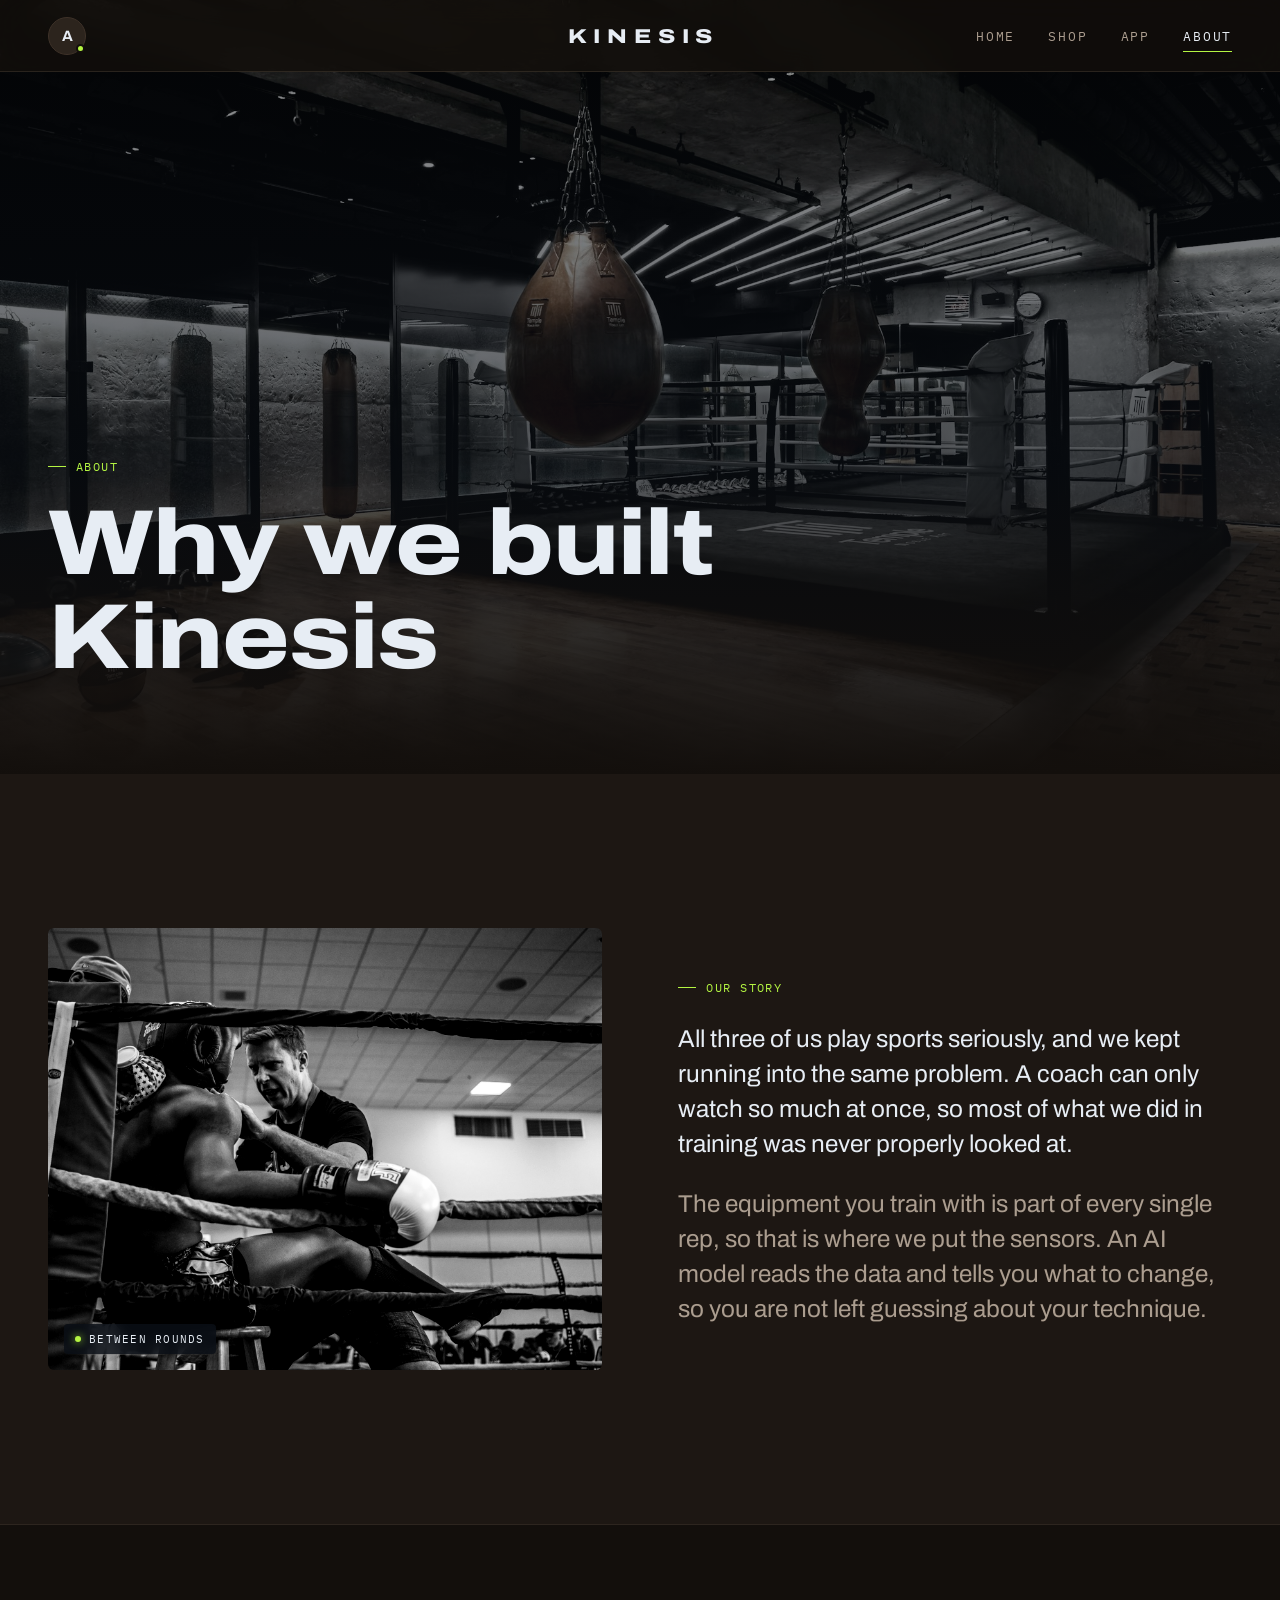
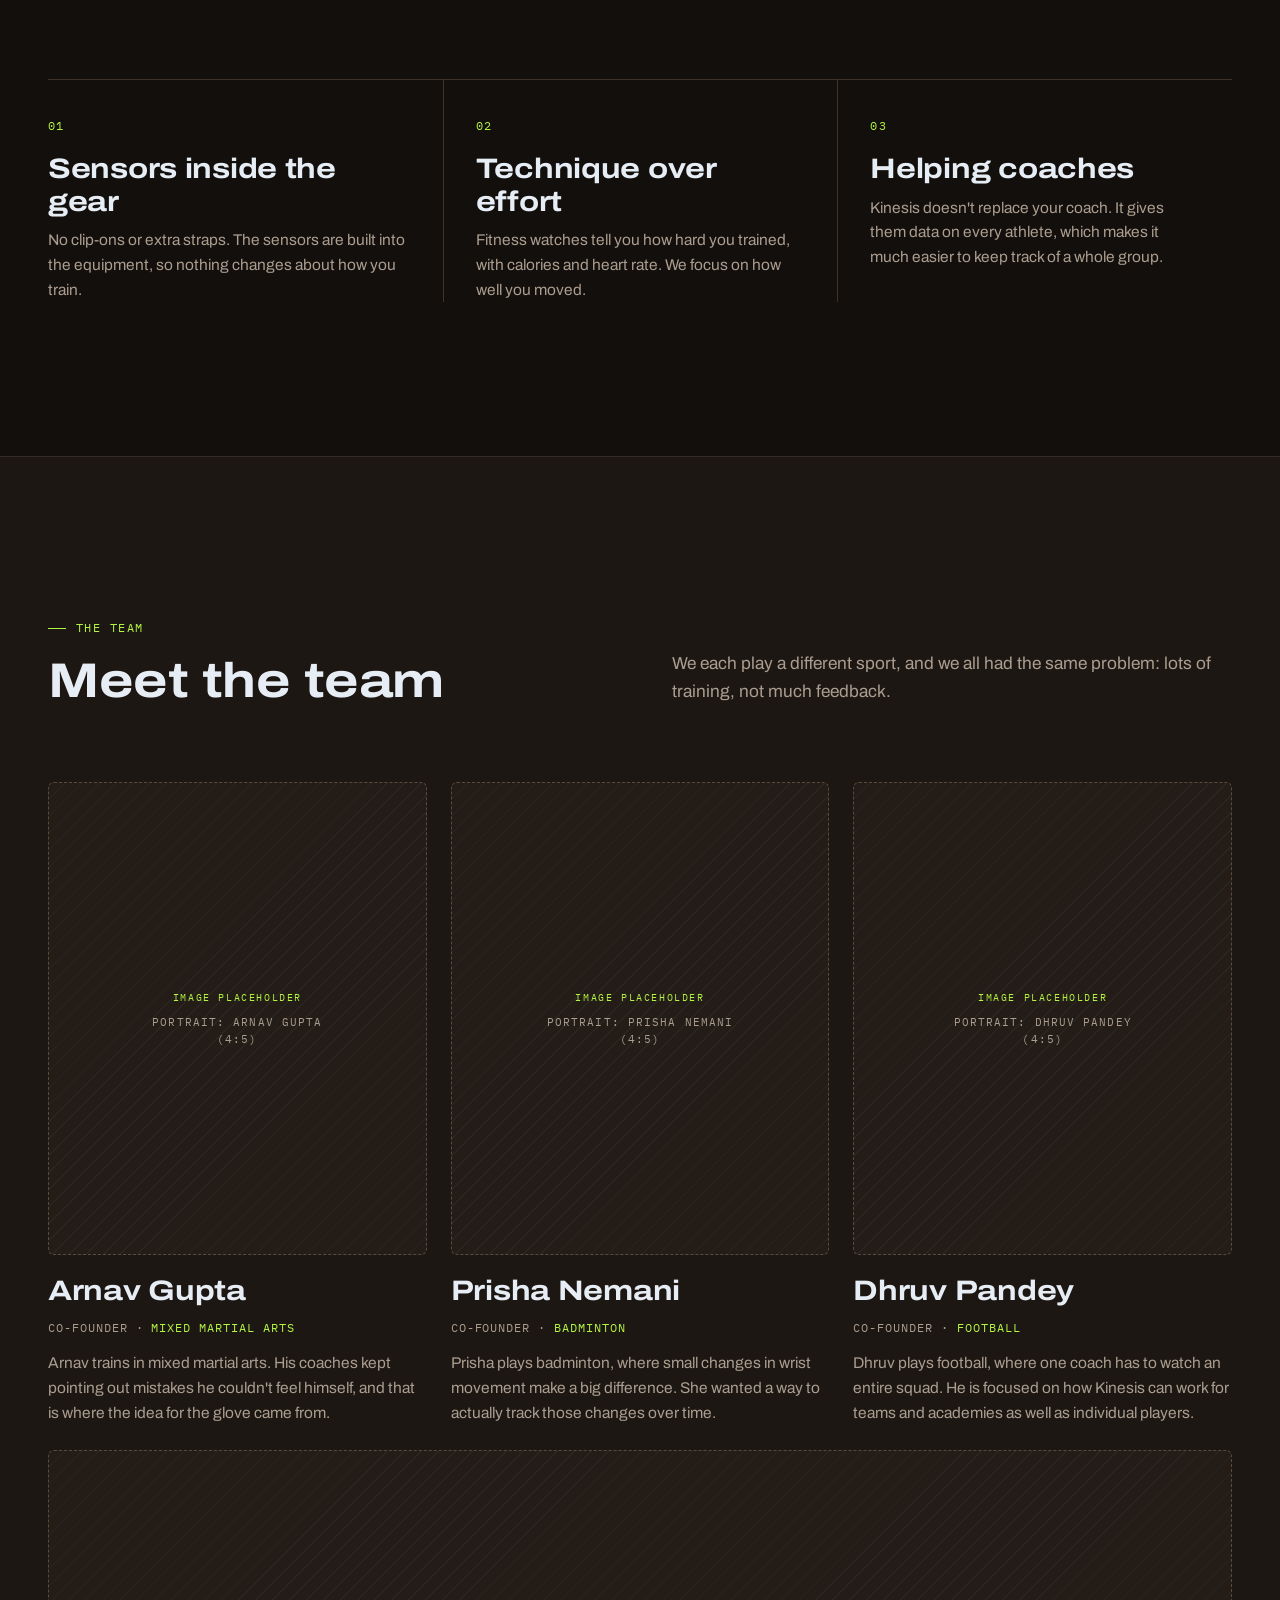
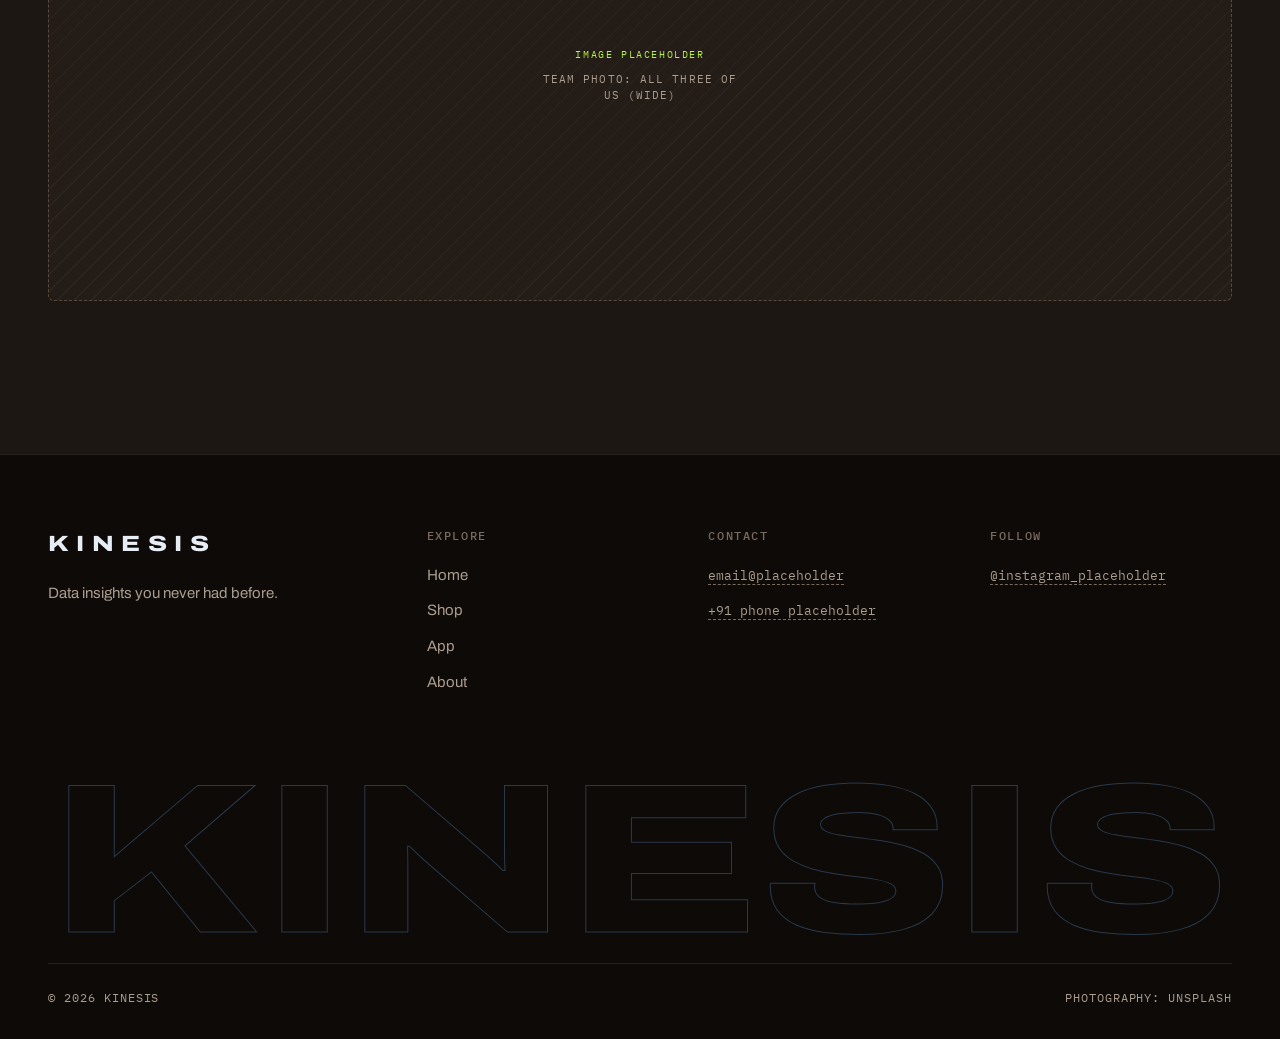
==== about.html @ ad4d2de6 "Initial commit: KINESIS website" ====
<!DOCTYPE html>
<html lang="en">
<head>
  <meta charset="utf-8">
  <meta name="viewport" content="width=device-width, initial-scale=1">
  <title>About | Kinesis</title>
  <meta name="description" content="Why we started Kinesis and who we are.">
  <meta name="theme-color" content="#0b1017">
  <link rel="icon" href="assets/img/favicon.svg" type="image/svg+xml">
  <link rel="icon" href="assets/img/favicon-32.png" type="image/png" sizes="32x32">
  <link rel="apple-touch-icon" href="assets/img/apple-touch-icon.png">
  <link rel="preconnect" href="https://fonts.googleapis.com">
  <link rel="preconnect" href="https://fonts.gstatic.com" crossorigin>
  <link href="https://fonts.googleapis.com/css2?family=Archivo:wdth,wght@62..125,100..900&family=IBM+Plex+Mono:wght@400;500&display=swap" rel="stylesheet">
  <link rel="stylesheet" href="assets/css/style.css">
</head>
<body data-page="about">
  <header id="site-header"></header>

  <main>
    <section class="about-hero">
      <img src="assets/img/about-gym.jpg" alt="An empty boxing gym with a ring and heavy bags">
      <div class="wrap">
        <span class="eyebrow reveal">About</span>
        <h1 class="h-xl reveal" data-delay="1">Why we built Kinesis</h1>
      </div>
    </section>

    <section class="section tone-b">
      <div class="wrap story">
        <figure class="story-media reveal" style="margin:0">
          <img src="assets/img/about-corner.jpg" alt="A coach talking to a fighter in the corner of a ring" loading="lazy">
          <figcaption class="badge">Between rounds</figcaption>
        </figure>
        <div>
          <span class="eyebrow reveal">Our story</span>
          <p class="big reveal" data-delay="1">All three of us play sports seriously, and we kept running into the same problem. A coach can only watch so much at once, so most of what we did in training was never properly looked at.</p>
          <p class="big reveal" data-delay="2">The equipment you train with is part of every single rep, so that is where we put the sensors. An AI model reads the data and tells you what to change, so you are not left guessing about your technique.</p>
        </div>
      </div>
    </section>

    <section class="section tone-a">
      <div class="wrap">
        <div class="principles reveal">
          <div>
            <span class="num">01</span>
            <h3 class="h-md">Sensors inside the gear</h3>
            <p>No clip-ons or extra straps. The sensors are built into the equipment, so nothing changes about how you train.</p>
          </div>
          <div>
            <span class="num">02</span>
            <h3 class="h-md">Technique over effort</h3>
            <p>Fitness watches tell you how hard you trained, with calories and heart rate. We focus on how well you moved.</p>
          </div>
          <div>
            <span class="num">03</span>
            <h3 class="h-md">Helping coaches</h3>
            <p>Kinesis doesn't replace your coach. It gives them data on every athlete, which makes it much easier to keep track of a whole group.</p>
          </div>
        </div>
      </div>
    </section>

    <section class="section tone-b">
      <div class="wrap">
        <div class="section-head">
          <div class="reveal">
            <span class="eyebrow">The team</span>
            <h2 class="h-lg">Meet the team</h2>
          </div>
          <p class="lede reveal" data-delay="1">We each play a different sport, and we all had the same problem: lots of training, not much feedback.</p>
        </div>

        <div class="team">
          <article class="member reveal">
            <div class="ph"><span>Portrait: Arnav Gupta (4:5)</span></div>
            <div class="member-info">
              <h3 class="h-md">Arnav Gupta</h3>
              <span class="mono">Co-founder · <span class="sport">Mixed martial arts</span></span>
              <p>Arnav trains in mixed martial arts. His coaches kept pointing out mistakes he couldn't feel himself, and that is where the idea for the glove came from.</p>
            </div>
          </article>
          <article class="member reveal" data-delay="1">
            <div class="ph"><span>Portrait: Prisha Nemani (4:5)</span></div>
            <div class="member-info">
              <h3 class="h-md">Prisha Nemani</h3>
              <span class="mono">Co-founder · <span class="sport">Badminton</span></span>
              <p>Prisha plays badminton, where small changes in wrist movement make a big difference. She wanted a way to actually track those changes over time.</p>
            </div>
          </article>
          <article class="member reveal" data-delay="2">
            <div class="ph"><span>Portrait: Dhruv Pandey (4:5)</span></div>
            <div class="member-info">
              <h3 class="h-md">Dhruv Pandey</h3>
              <span class="mono">Co-founder · <span class="sport">Football</span></span>
              <p>Dhruv plays football, where one coach has to watch an entire squad. He is focused on how Kinesis can work for teams and academies as well as individual players.</p>
            </div>
          </article>
        </div>
        <div class="ph team-wide reveal"><span>Team photo: all three of us (wide)</span></div>
      </div>
    </section>
  </main>

  <footer id="site-footer"></footer>

  <script src="assets/js/site.js"></script>
</body>
</html>
---- assets/css/style.css ----
/* ==========================================================================
   KINESIS — shared styles
   ========================================================================== */

:root {
  --bg: #0b1017;
  --bg-2: #0e141c;
  --surface: #131b25;
  --surface-2: #19232f;
  --line: #243142;
  --line-soft: rgba(150, 172, 198, 0.12);
  --text: #e7edf4;
  --muted: #8d9bad;
  --dim: #5d6c7e;
  --accent: #b4f542;
  --accent-dim: rgba(180, 245, 66, 0.14);
  --accent-ink: #0b1017;
  --bg-alt: #111b27;
  --foot: #080c12;
  --header-bg: rgba(11, 16, 23, .8);
  --ph-line: #34465c;

  --f-display: 'Archivo', system-ui, sans-serif;
  --f-body: 'Archivo', system-ui, sans-serif;
  --f-mono: 'IBM Plex Mono', ui-monospace, monospace;

  --wrap: 1280px;
  --gutter: clamp(16px, 4vw, 48px);
  --header-h: 72px;
  --radius: 6px;
  --ease: cubic-bezier(.2, .7, .1, 1);
}

/* ---------- per-page tints: each page has its own dark hue ---------- */
body[data-page="shop"] {
  --bg: #091413; --bg-alt: #0f1f1c; --bg-2: #0c1a18; --surface: #122421; --surface-2: #182e2a;
  --line: #22413c; --line-soft: rgba(140, 205, 190, .12); --muted: #8eaea7; --dim: #5c7a74;
  --foot: #060f0e; --header-bg: rgba(9, 20, 19, .82); --ph-line: #2f5751;
}
body[data-page="app"] {
  --bg: #0c0d1a; --bg-alt: #13152f; --bg-2: #10122a; --surface: #171a36; --surface-2: #1e2243;
  --line: #2a2f58; --line-soft: rgba(165, 170, 235, .13); --muted: #9a9fc6; --dim: #646a98;
  --foot: #08091a; --header-bg: rgba(12, 13, 26, .82); --ph-line: #3a4178;
}
body[data-page="about"] {
  --bg: #130f0c; --bg-alt: #1d1713; --bg-2: #191410; --surface: #241d17; --surface-2: #2c241d;
  --line: #3e3229; --line-soft: rgba(225, 195, 165, .12); --muted: #ab9d8f; --dim: #7a6b5e;
  --foot: #0d0a08; --header-bg: rgba(19, 15, 12, .82); --ph-line: #5a4a3c;
}
/* zebra: alternate two close shades section by section */
.tone-a { background: var(--bg); }
.tone-b { background: var(--bg-alt); }
.tone-b + .tone-a, .tone-a + .tone-b { border-top: 1px solid var(--line-soft); }

*, *::before, *::after { box-sizing: border-box; }
html { -webkit-text-size-adjust: 100%; scroll-behavior: smooth; }
body {
  margin: 0;
  background: var(--bg);
  color: var(--text);
  font-family: var(--f-body);
  font-size: 16px;
  line-height: 1.6;
  font-variation-settings: 'wdth' 100;
  -webkit-font-smoothing: antialiased;
  overflow-x: hidden;
}
img { display: block; max-width: 100%; }
a { color: inherit; text-decoration: none; }
button { font: inherit; color: inherit; background: none; border: 0; padding: 0; cursor: pointer; }
::selection { background: var(--accent); color: var(--accent-ink); }

.wrap { width: 100%; max-width: var(--wrap); margin: 0 auto; padding: 0 var(--gutter); }

/* ---------- type helpers ---------- */
.mono {
  font-family: var(--f-mono);
  font-size: 12px;
  letter-spacing: .08em;
  text-transform: uppercase;
  color: var(--muted);
}
.eyebrow {
  font-family: var(--f-mono);
  font-size: 12px;
  letter-spacing: .12em;
  text-transform: uppercase;
  color: var(--accent);
  display: inline-flex;
  align-items: center;
  gap: 10px;
}
.eyebrow::before {
  content: '';
  width: 18px; height: 1px;
  background: currentColor;
}
.h-xl, .h-lg, .h-md {
  font-family: var(--f-display);
  font-variation-settings: 'wdth' 118;
  font-weight: 700;
  letter-spacing: -0.01em;
  line-height: 1.02;
  margin: 0;
}
.h-xl { font-size: clamp(44px, 7.2vw, 112px); font-weight: 800; }
.h-lg { font-size: clamp(32px, 3.8vw, 56px); }
.h-md { font-size: clamp(22px, 2.2vw, 30px); line-height: 1.15; }
.lede { font-size: clamp(17px, 1.35vw, 20px); color: var(--muted); max-width: 56ch; margin: 0; }
.muted { color: var(--muted); }

/* ---------- buttons ---------- */
.btn {
  display: inline-flex;
  align-items: center;
  gap: 12px;
  height: 52px;
  padding: 0 26px;
  border-radius: var(--radius);
  font-family: var(--f-mono);
  font-size: 13px;
  font-weight: 500;
  letter-spacing: .1em;
  text-transform: uppercase;
  transition: background .25s var(--ease), color .25s var(--ease), border-color .25s var(--ease), transform .25s var(--ease);
  white-space: nowrap;
}
.btn--primary { background: var(--accent); color: var(--accent-ink); }
.btn--primary:hover { background: #d8ff5e; }
.btn--ghost { border: 1px solid var(--line); color: var(--text); }
.btn--ghost:hover { border-color: var(--muted); }
.btn .arrow { transition: transform .25s var(--ease); }
.btn:hover .arrow { transform: translateX(4px); }

/* ---------- image placeholders ---------- */
.ph {
  position: relative;
  display: flex;
  flex-direction: column;
  align-items: center;
  justify-content: center;
  gap: 8px;
  padding: 16px;
  text-align: center;
  background:
    repeating-linear-gradient(135deg, transparent 0 11px, rgba(150,172,198,.06) 11px 12px),
    var(--surface);
  border: 1px dashed var(--ph-line);
  color: var(--muted);
  font-family: var(--f-mono);
  font-size: 11px;
  letter-spacing: .1em;
  text-transform: uppercase;
}
.ph::before {
  content: 'Image placeholder';
  color: var(--accent);
  font-size: 10px;
  letter-spacing: .16em;
}
.ph span { max-width: 28ch; line-height: 1.5; }

/* ---------- header ---------- */
.site-header {
  position: fixed;
  inset: 0 0 auto 0;
  z-index: 50;
  height: var(--header-h);
  transition: background .3s var(--ease), border-color .3s var(--ease), backdrop-filter .3s;
  border-bottom: 1px solid transparent;
}
.site-header.scrolled,
.site-header.solid {
  background: var(--header-bg);
  backdrop-filter: blur(14px);
  -webkit-backdrop-filter: blur(14px);
  border-bottom-color: var(--line-soft);
}
/* Home: solid bar at the top so it stands apart from the hero; blurred style once scrolled */
body[data-page="home"] .site-header:not(.scrolled) { background: #0b1017; }
.site-header .wrap {
  height: 100%;
  display: grid;
  grid-template-columns: 1fr auto 1fr;
  align-items: center;
  max-width: none;
}
.avatar {
  width: 38px; height: 38px;
  border-radius: 50%;
  display: grid;
  place-items: center;
  background: var(--surface-2);
  border: 1px solid var(--line);
  font-family: var(--f-display);
  font-weight: 700;
  font-size: 15px;
  color: var(--text);
  position: relative;
  user-select: none;
}
.avatar::after {
  content: '';
  position: absolute;
  right: 0; bottom: 1px;
  width: 9px; height: 9px;
  border-radius: 50%;
  background: var(--accent);
  border: 2px solid var(--bg);
}
.wordmark {
  font-family: var(--f-display);
  font-variation-settings: 'wdth' 125;
  font-weight: 800;
  font-size: 20px;
  letter-spacing: .34em;
  padding-left: .34em;   /* balances the trailing letter-spacing */
}
.nav {
  justify-self: end;
  display: flex;
  gap: clamp(18px, 2.6vw, 40px);
}
.nav a {
  font-family: var(--f-mono);
  font-size: 12.5px;
  letter-spacing: .14em;
  text-transform: uppercase;
  color: var(--muted);
  position: relative;
  padding: 6px 0;
  transition: color .2s;
}
.nav a:hover, .nav a[aria-current="page"] { color: var(--text); }
.nav a[aria-current="page"]::after {
  content: '';
  position: absolute;
  left: 0; right: 0; bottom: 0;
  height: 1px;
  background: var(--accent);
}

/* ---------- footer ---------- */
.site-footer {
  border-top: 1px solid var(--line-soft);
  padding: 72px 0 32px;
  margin-top: 0;
  background: var(--foot);
}
.footer-grid {
  display: grid;
  grid-template-columns: 1.4fr repeat(3, 1fr);
  gap: 40px;
}
.footer-brand .wordmark { font-size: 22px; padding-left: 0; }
.footer-brand p { color: var(--muted); max-width: 32ch; margin: 18px 0 0; font-size: 15px; }
.footer-col h4 {
  margin: 0 0 16px;
  font-family: var(--f-mono);
  font-size: 11.5px;
  font-weight: 500;
  letter-spacing: .14em;
  text-transform: uppercase;
  color: var(--dim);
}
.footer-col ul { list-style: none; margin: 0; padding: 0; display: grid; gap: 10px; }
.footer-col a { color: var(--muted); transition: color .2s; font-size: 15px; }
.footer-col a:hover { color: var(--text); }
.ph-text {
  border-bottom: 1px dashed var(--dim);
  font-family: var(--f-mono);
  font-size: 13px !important;
}
.footer-giant {
  display: block;
  width: 100%;
  height: auto;
  margin: 72px 0 24px;
  overflow: visible;
  user-select: none;
}
.footer-giant text {
  font-family: var(--f-display);
  font-variation-settings: 'wdth' 125;
  font-weight: 800;
  font-size: 180px;
  fill: transparent;
  stroke: #2a394b;
  stroke-width: 1;
  vector-effect: non-scaling-stroke;
}
.footer-base {
  display: flex;
  justify-content: space-between;
  gap: 16px;
  flex-wrap: wrap;
  padding-top: 24px;
  border-top: 1px solid var(--line-soft);
}

/* ---------- reveal on scroll ---------- */
.reveal { opacity: 0; transform: translateY(24px); transition: opacity .9s var(--ease), transform .9s var(--ease); }
.reveal.in { opacity: 1; transform: none; }
.reveal[data-delay="1"] { transition-delay: .1s; }
.reveal[data-delay="2"] { transition-delay: .2s; }
.reveal[data-delay="3"] { transition-delay: .3s; }

/* ==========================================================================
   HOME — 3D hero
   ========================================================================== */
.hero {
  position: relative;
  height: 100vh;
  height: 100svh;
  min-height: 680px;
  max-height: 1100px;
  overflow: hidden;
  background: #151920;
}
.hero-stage { position: absolute; inset: 0; }
.hero canvas {
  position: absolute;
  inset: 0;
  width: 100%;
  height: 100%;
  cursor: grab;
  touch-action: pan-y;
  outline: none;
}
.hero canvas.dragging { cursor: grabbing; }

.hero-callouts { position: absolute; inset: 0; pointer-events: none; }
.hero-callouts svg { position: absolute; inset: 0; width: 100%; height: 100%; overflow: visible; }
.co-line { fill: none; stroke: rgba(231, 237, 244, .55); stroke-width: 1; }
.co-dot { fill: var(--accent); }
.co-ring { fill: none; stroke: var(--accent); stroke-width: 1; }
.exo .co-line { stroke: rgba(180, 245, 66, .7); }

.callout {
  position: absolute;
  top: 0; left: 0;
  width: 230px;
  pointer-events: auto;
  will-change: transform, opacity;
}
.callout .num {
  font-family: var(--f-mono);
  font-size: 11px;
  letter-spacing: .12em;
  color: var(--accent);
}
.callout h3 {
  margin: 2px 0 4px;
  font-family: var(--f-display);
  font-variation-settings: 'wdth' 112;
  font-size: 15px;
  font-weight: 700;
  letter-spacing: .06em;
  text-transform: uppercase;
}
.callout p { margin: 0; font-size: 13.5px; line-height: 1.45; color: var(--muted); }
.callout.right { text-align: left; }
.callout.left { text-align: right; }

.hero-arrow {
  position: absolute;
  top: 46%;
  z-index: 5;
  width: 56px; height: 56px;
  border-radius: 50%;
  border: 1px solid var(--line);
  display: grid;
  place-items: center;
  color: var(--text);
  background: rgba(11,16,23,.35);
  transition: border-color .2s, background .2s, transform .2s var(--ease);
}
.hero-arrow:hover { border-color: var(--accent); background: rgba(180, 245, 66,.06); }
.hero-arrow:active { transform: scale(.94); }
.hero-arrow svg { width: 22px; height: 22px; }
.hero-arrow.prev { left: var(--gutter); }
.hero-arrow.next { right: var(--gutter); }

.hero-meta {
  position: absolute;
  top: calc(var(--header-h) + 22px);
  left: var(--gutter);
  right: var(--gutter);
  display: flex;
  justify-content: space-between;
  pointer-events: none;
  z-index: 4;
}
.hero-meta .mono b { color: var(--text); font-weight: 500; }

.hero-bottom {
  position: absolute;
  left: 0; right: 0;
  bottom: clamp(24px, 4vh, 44px);
  display: flex;
  flex-direction: column;
  align-items: center;
  gap: 14px;
  z-index: 4;
  pointer-events: none;
}
.hero-name {
  pointer-events: auto;
  display: flex;
  flex-direction: column;
  align-items: center;
  gap: 6px;
  text-align: center;
}
.hero-name .big {
  font-family: var(--f-display);
  font-variation-settings: 'wdth' 125;
  font-weight: 800;
  font-size: clamp(44px, 6.4vw, 96px);
  line-height: .9;
  letter-spacing: .04em;
  text-transform: uppercase;
  transition: color .25s;
}
.hero-name .sub {
  font-family: var(--f-mono);
  font-size: 12.5px;
  letter-spacing: .1em;
  text-transform: uppercase;
  color: var(--muted);
  display: inline-flex;
  gap: 10px;
  align-items: center;
}
.hero-name .sub .go { color: var(--accent); transition: transform .25s var(--ease); display: inline-block; }
.hero-name:hover .big { color: var(--accent); }
.hero-name:hover .sub .go { transform: translate(3px, -3px); }
.hero-name.swap .big, .hero-name.swap .sub { animation: nameSwap .6s var(--ease); }
@keyframes nameSwap {
  0% { opacity: 0; transform: translateY(14px); filter: blur(4px); }
  100% { opacity: 1; transform: none; filter: none; }
}

.dots { display: flex; gap: 10px; pointer-events: auto; }
.dots button {
  width: 28px; height: 16px;
  display: grid;
  place-items: center;
}
.dots button::before {
  content: '';
  width: 6px; height: 6px;
  border-radius: 3px;
  background: var(--dim);
  transition: width .35s var(--ease), background .35s;
}
.dots button[aria-current="true"]::before { width: 24px; background: var(--accent); }

.hero-tools {
  position: absolute;
  left: var(--gutter);
  right: var(--gutter);
  bottom: clamp(30px, 4.6vh, 52px);
  display: flex;
  justify-content: space-between;
  align-items: center;
  z-index: 5;
  pointer-events: none;
}
.hero-tools > * { pointer-events: auto; }
.drag-hint { display: inline-flex; align-items: center; gap: 10px; }
.drag-hint svg { width: 18px; height: 18px; color: var(--muted); }

.exo-toggle {
  display: inline-flex;
  align-items: center;
  gap: 14px;
  height: 48px;
  padding: 0 8px 0 20px;
  border-radius: 999px;
  border: 1px solid var(--line);
  background: rgba(11,16,23,.5);
  backdrop-filter: blur(8px);
  font-family: var(--f-mono);
  font-size: 12.5px;
  letter-spacing: .12em;
  text-transform: uppercase;
  transition: border-color .25s;
}
.exo-toggle:hover { border-color: var(--muted); }
.exo-toggle .sw {
  width: 52px; height: 32px;
  border-radius: 999px;
  background: var(--surface-2);
  border: 1px solid var(--line);
  position: relative;
  transition: background .3s;
}
.exo-toggle .sw::after {
  content: '';
  position: absolute;
  top: 3px; left: 3px;
  width: 24px; height: 24px;
  border-radius: 50%;
  background: var(--muted);
  transition: transform .35s var(--ease), background .3s;
}
.exo-toggle[aria-pressed="true"] { border-color: rgba(180, 245, 66,.5); }
.exo-toggle[aria-pressed="true"] .sw { background: var(--accent-dim); }
.exo-toggle[aria-pressed="true"] .sw::after { transform: translateX(20px); background: var(--accent); }

.hero-fallback {
  position: absolute;
  inset: 0;
  display: none;
  place-items: center;
  color: var(--muted);
}
.no-webgl .hero-fallback { display: grid; }

/* mobile feature list (replaces floating callouts on small screens) */
.hero-list { display: none; }

/* ==========================================================================
   HOME — sections
   ========================================================================== */
.band {
  position: relative;
  min-height: 78vh;
  display: flex;
  align-items: flex-end;
  overflow: hidden;
  border-top: 1px solid var(--line-soft);
}
.band img {
  position: absolute;
  inset: 0;
  width: 100%;
  height: 100%;
  object-fit: cover;
  object-position: 70% 30%;
  filter: saturate(.75) contrast(1.05);
}
.band::before {
  content: '';
  position: absolute;
  inset: 0;
  z-index: 1;
  background:
    linear-gradient(90deg, rgba(11,16,23,.92) 0%, rgba(11,16,23,.55) 45%, rgba(11,16,23,.1) 75%),
    linear-gradient(0deg, rgba(11,16,23,.9) 0%, rgba(11,16,23,0) 40%);
}
.band .wrap { position: relative; z-index: 2; padding-top: 120px; padding-bottom: 88px; }
.band blockquote { margin: 24px 0 28px; max-width: 16ch; }
.band .fine { max-width: 44ch; color: var(--muted); margin: 0; font-size: 17px; }
.band .fine strong { color: var(--text); font-weight: 600; }

.section { padding: clamp(88px, 12vw, 160px) 0; }
.section-head {
  display: grid;
  grid-template-columns: 1fr 1fr;
  gap: 32px 64px;
  align-items: end;
  margin-bottom: clamp(48px, 6vw, 80px);
}
.section-head .h-lg { margin-top: 18px; }

.steps {
  display: grid;
  grid-template-columns: repeat(3, 1fr);
  gap: clamp(20px, 2.4vw, 32px);
}
.step { display: flex; flex-direction: column; }
.step-media {
  position: relative;
  aspect-ratio: 4 / 5;
  overflow: hidden;
  border-radius: var(--radius);
  background: var(--surface);
  border: 1px solid var(--line-soft);
}
.step-media img {
  width: 100%;
  height: 100%;
  object-fit: cover;
  filter: saturate(.8);
  transition: transform 1.2s var(--ease);
}
.step:hover .step-media img { transform: scale(1.04); }
.step-media .tag {
  position: absolute;
  left: 14px; top: 14px;
  padding: 6px 10px;
  border-radius: 4px;
  background: rgba(11,16,23,.75);
  backdrop-filter: blur(6px);
  font-family: var(--f-mono);
  font-size: 11px;
  letter-spacing: .1em;
  text-transform: uppercase;
  color: var(--text);
}
.step-body { padding-top: 24px; border-top: 1px solid var(--line); margin-top: 24px; }
.step-body .num { font-family: var(--f-mono); font-size: 12px; color: var(--accent); letter-spacing: .1em; }
.step-body h3 { margin: 10px 0 10px; }
.step-body p { margin: 0; color: var(--muted); font-size: 15.5px; }

/* sensor trace visual (step 02) */
.trace {
  position: absolute;
  inset: 0;
  display: flex;
  flex-direction: column;
  padding: 18px;
  background:
    linear-gradient(var(--line-soft) 1px, transparent 1px) 0 0 / 100% 25%,
    radial-gradient(ellipse at 50% 40%, #16202d, #0f161f);
}
.trace-head { display: flex; justify-content: space-between; }
.trace svg { flex: 1; width: 100%; margin: 12px 0; }
.trace path { fill: none; stroke-width: 1.5; vector-effect: non-scaling-stroke; }
.trace .ax { stroke: var(--accent); }
.trace .ay { stroke: #6fb6ff; opacity: .8; }
.trace .az { stroke: #e7edf4; opacity: .35; }
.trace .rep { stroke: var(--line); stroke-dasharray: 3 4; vector-effect: non-scaling-stroke; }
.trace-read {
  display: grid;
  grid-template-columns: repeat(3, 1fr);
  gap: 1px;
  background: var(--line);
  border: 1px solid var(--line);
  border-radius: 4px;
  overflow: hidden;
}
.trace-read div { background: #0f161f; padding: 10px 12px; }
.trace-read b {
  display: block;
  font-family: var(--f-display);
  font-variation-settings: 'wdth' 112;
  font-size: 20px;
  font-weight: 700;
  color: var(--text);
  line-height: 1.1;
}
.trace-read b.hl { color: var(--accent); }
.trace-read span { font-family: var(--f-mono); font-size: 10px; letter-spacing: .1em; color: var(--dim); text-transform: uppercase; }
.trace .scan {
  position: absolute;
  top: 60px; bottom: 90px;
  width: 1px;
  background: var(--accent);
  box-shadow: 0 0 12px var(--accent);
  left: 18px;
  animation: scan 5s linear infinite;
  opacity: .8;
}
@keyframes scan { from { left: 18px; } to { left: calc(100% - 18px); } }

/* How it works: compact so the whole section fits in one laptop screen */
.how { padding: clamp(48px, 7vh, 80px) 0; }
.how .section-head { grid-template-columns: 1fr; margin-bottom: clamp(20px, 3.5vh, 36px); }
.how .section-head .h-lg { font-size: clamp(28px, 3vw, 44px); margin-top: 12px; }
.how .step-media { aspect-ratio: auto; height: clamp(190px, 33vh, 360px); }
.how .step-body { padding-top: 14px; margin-top: 14px; }
.how .step-body h3 { font-size: clamp(19px, 1.6vw, 24px); margin: 6px 0 6px; }

/* order */
.order {
  display: grid;
  grid-template-columns: 1fr 1fr;
  min-height: 620px;
  border: 1px solid var(--line);
  border-radius: 10px;
  overflow: hidden;
  background: var(--bg-2);
}
.order-copy {
  padding: clamp(32px, 5vw, 72px);
  display: flex;
  flex-direction: column;
  justify-content: space-between;
  gap: 40px;
}
.order-copy .h-lg { margin: 18px 0 18px; font-size: clamp(30px, 3.2vw, 46px); }
.order-list { list-style: none; margin: 0; padding: 0; border-top: 1px solid var(--line); }
.order-list button {
  width: 100%;
  display: grid;
  grid-template-columns: 34px 1fr auto;
  align-items: center;
  padding: 16px 0;
  border-bottom: 1px solid var(--line);
  text-align: left;
  color: var(--muted);
  transition: color .2s;
}
.order-list button:hover { color: var(--text); }
.order-list .i { font-family: var(--f-mono); font-size: 12px; color: var(--dim); }
.order-list .n {
  font-family: var(--f-display);
  font-variation-settings: 'wdth' 112;
  font-weight: 700;
  font-size: 20px;
  letter-spacing: .02em;
}
.order-list .n small {
  font-family: var(--f-mono);
  font-size: 11px;
  font-weight: 400;
  letter-spacing: .1em;
  text-transform: uppercase;
  margin-left: 12px;
  color: var(--dim);
}
.order-list .p { font-family: var(--f-mono); font-size: 14px; }
.order-list button[aria-current="true"] { color: var(--text); }
.order-list button[aria-current="true"] .i { color: var(--accent); }
.order-cta { display: flex; flex-wrap: wrap; gap: 16px; align-items: center; }
.order-media { position: relative; background: var(--surface); overflow: hidden; }
.order-media img {
  position: absolute;
  inset: 0;
  width: 100%;
  height: 100%;
  object-fit: cover;
  transition: opacity .6s var(--ease), transform 1.2s var(--ease);
}
.order-media img.out { opacity: 0; transform: scale(1.04); }
.order-media .badge {
  position: absolute;
  left: 20px; bottom: 20px;
  z-index: 2;
}

.badge {
  display: inline-flex;
  align-items: center;
  gap: 8px;
  padding: 7px 11px;
  border-radius: 4px;
  background: rgba(11,16,23,.8);
  backdrop-filter: blur(6px);
  font-family: var(--f-mono);
  font-size: 10.5px;
  letter-spacing: .12em;
  text-transform: uppercase;
  color: var(--text);
}
.badge::before {
  content: '';
  width: 6px; height: 6px;
  border-radius: 50%;
  background: var(--accent);
  box-shadow: 0 0 8px var(--accent);
}

/* ==========================================================================
   PAGE HEADS (shop / app / about)
   ========================================================================== */
.page-head { padding: calc(var(--header-h) + clamp(56px, 8vw, 110px)) 0 clamp(40px, 5vw, 64px); }
.page-head .h-xl { margin: 20px 0 24px; }
.page-head-row { display: flex; justify-content: space-between; align-items: flex-end; gap: 32px; flex-wrap: wrap; }

/* ==========================================================================
   SHOP
   ========================================================================== */
.filters { display: flex; gap: 8px; flex-wrap: wrap; }
.chip {
  height: 38px;
  padding: 0 16px;
  border-radius: 999px;
  border: 1px solid var(--line);
  font-family: var(--f-mono);
  font-size: 12px;
  letter-spacing: .1em;
  text-transform: uppercase;
  color: var(--muted);
  transition: all .2s;
}
.chip:hover { color: var(--text); border-color: var(--muted); }
.chip[aria-pressed="true"] { background: var(--text); color: var(--bg); border-color: var(--text); }

.shop-group { padding-bottom: clamp(64px, 8vw, 112px); }
.shop-group-head {
  display: flex;
  justify-content: space-between;
  align-items: baseline;
  padding: 18px 0;
  border-top: 1px solid var(--line);
  margin-bottom: 28px;
}
.grid-4 { display: grid; grid-template-columns: repeat(4, 1fr); gap: 20px; }
.grid-3 { display: grid; grid-template-columns: repeat(3, 1fr); gap: 20px; }

.card { display: flex; flex-direction: column; text-align: left; width: 100%; }
.card-media {
  position: relative;
  overflow: hidden;
  border-radius: var(--radius);
  background: var(--surface);
  border: 1px solid var(--line-soft);
  aspect-ratio: 4 / 5;
}
.grid-3 .card-media { aspect-ratio: 4 / 3; }
.card-media img, .card-media .ph {
  position: absolute;
  inset: 0;
  width: 100%;
  height: 100%;
  object-fit: cover;
  transition: transform 1s var(--ease), filter .6s;
  filter: saturate(.85);
}
.card:hover .card-media img { transform: scale(1.05); filter: saturate(1); }
.card-media .badge { position: absolute; left: 12px; top: 12px; z-index: 2; }
.card-media .more {
  position: absolute;
  right: 12px; bottom: 12px;
  z-index: 2;
  width: 40px; height: 40px;
  border-radius: 50%;
  display: grid;
  place-items: center;
  background: var(--text);
  color: var(--bg);
  opacity: 0;
  transform: translateY(8px);
  transition: all .35s var(--ease);
}
.card:hover .card-media .more, .card:focus-visible .card-media .more { opacity: 1; transform: none; }
.card-info { display: flex; justify-content: space-between; gap: 12px; padding: 16px 2px 0; }
.card-info h3 {
  margin: 4px 0 0;
  font-family: var(--f-display);
  font-variation-settings: 'wdth' 112;
  font-size: 21px;
  font-weight: 700;
  line-height: 1.2;
}
.card-info .price { font-family: var(--f-mono); font-size: 14px; white-space: nowrap; padding-top: 22px; }
.card[hidden] { display: none; }

/* modal (the "more info" sheet) */
.modal {
  position: fixed;
  inset: 0;
  z-index: 100;
  overflow-y: auto;
  overscroll-behavior: contain;
  padding: 40px 16px 64px;
  visibility: hidden;
}
.modal.open { visibility: visible; }
.modal-backdrop {
  position: fixed;
  inset: 0;
  background: rgba(4, 7, 11, .72);
  backdrop-filter: blur(6px);
  -webkit-backdrop-filter: blur(6px);
  opacity: 0;
  transition: opacity .35s var(--ease);
}
.modal.open .modal-backdrop { opacity: 1; }
.sheet {
  position: relative;
  max-width: 940px;
  margin: 0 auto;
  background: var(--bg-2);
  border: 1px solid var(--line);
  border-radius: 12px;
  overflow: hidden;
  box-shadow: 0 40px 120px rgba(0,0,0,.6);
  opacity: 0;
  transform: translateY(28px) scale(.97);
  transition: opacity .35s var(--ease), transform .45s var(--ease);
}
.modal.open .sheet { opacity: 1; transform: none; }
.sheet-close {
  position: absolute;
  top: 16px; right: 16px;
  z-index: 5;
  width: 42px; height: 42px;
  border-radius: 50%;
  background: rgba(11,16,23,.8);
  border: 1px solid var(--line);
  display: grid;
  place-items: center;
  transition: border-color .2s;
}
.sheet-close:hover { border-color: var(--text); }
.sheet-hero { position: relative; aspect-ratio: 16 / 8; background: var(--surface); }
.sheet-hero img, .sheet-hero .ph { position: absolute; inset: 0; width: 100%; height: 100%; object-fit: cover; }
.sheet-hero::after {
  content: '';
  position: absolute;
  inset: 0;
  background:
    linear-gradient(0deg, var(--bg-2) 0%, rgba(14,20,28,.85) 22%, rgba(14,20,28,0) 62%),
    linear-gradient(90deg, rgba(14,20,28,.7) 0%, rgba(14,20,28,0) 55%);
  pointer-events: none;
}
.sheet-title {
  position: absolute;
  left: clamp(20px, 4vw, 44px);
  right: clamp(20px, 4vw, 44px);
  bottom: 8px;
  z-index: 2;
}
.sheet-title .h-xl { font-size: clamp(48px, 7vw, 92px); margin: 10px 0 20px; }
.sheet-buy { display: flex; align-items: center; gap: 20px; flex-wrap: wrap; }
.sheet-buy .price {
  font-family: var(--f-display);
  font-variation-settings: 'wdth' 112;
  font-size: 26px;
  font-weight: 700;
}
.sheet-body {
  display: grid;
  grid-template-columns: 1.5fr 1fr;
  gap: 40px;
  padding: 28px clamp(20px, 4vw, 44px) 40px;
}
.sheet-body > div > p:first-child { margin-top: 0; font-size: 17px; }
.opt { margin-top: 26px; }
.opt .mono { display: block; margin-bottom: 10px; }
.opt-values { display: flex; flex-wrap: wrap; gap: 8px; }
.opt-values button {
  min-height: 40px;
  padding: 8px 14px;
  border-radius: var(--radius);
  border: 1px solid var(--line);
  font-size: 14px;
  color: var(--muted);
  transition: all .2s;
}
.opt-values button:hover { color: var(--text); border-color: var(--muted); }
.opt-values button[aria-pressed="true"] { color: var(--text); border-color: var(--accent); background: var(--accent-dim); }
.meta-block + .meta-block { margin-top: 28px; }
.meta-block h4 {
  margin: 0 0 12px;
  font-family: var(--f-mono);
  font-size: 11.5px;
  font-weight: 500;
  letter-spacing: .14em;
  text-transform: uppercase;
  color: var(--dim);
}
.meta-block ul { margin: 0; padding: 0; list-style: none; display: grid; gap: 8px; font-size: 14.5px; }
.meta-block li { display: flex; gap: 10px; color: var(--text); }
.meta-block li::before { content: ''; flex: none; width: 5px; height: 5px; margin-top: 9px; background: var(--accent); }
.specs { margin: 0; display: grid; gap: 0; font-size: 14px; }
.specs div { display: grid; grid-template-columns: 110px 1fr; gap: 12px; padding: 9px 0; border-bottom: 1px solid var(--line-soft); }
.specs dt { color: var(--dim); font-family: var(--f-mono); font-size: 11.5px; letter-spacing: .08em; text-transform: uppercase; padding-top: 2px; }
.specs dd { margin: 0; }
.coach-note {
  margin-top: 28px;
  padding: 16px 18px;
  border-radius: var(--radius);
  border: 1px solid rgba(180, 245, 66,.3);
  background: linear-gradient(90deg, rgba(180, 245, 66,.08), transparent);
  font-size: 14.5px;
}
.coach-note a { color: var(--accent); }
.sheet-more { padding: 8px clamp(20px, 4vw, 44px) 44px; }
.sheet-more h4 {
  margin: 0 0 16px;
  padding-top: 28px;
  border-top: 1px solid var(--line);
  font-family: var(--f-display);
  font-variation-settings: 'wdth' 112;
  font-size: 20px;
}
.sheet-more .grid-3 .card-media { aspect-ratio: 16 / 10; }
.sheet-more .card-info h3 { font-size: 17px; }
.sheet-more .card-info .price { padding-top: 20px; font-size: 13px; }
body.modal-open { overflow: hidden; }

/* ==========================================================================
   APP
   ========================================================================== */
.app-hero {
  display: grid;
  grid-template-columns: 1.15fr .85fr;
  gap: clamp(32px, 6vw, 96px);
  align-items: center;
  padding-top: calc(var(--header-h) + clamp(48px, 7vw, 96px));
  padding-bottom: clamp(64px, 8vw, 110px);
}
.app-hero .h-xl { margin: 20px 0 24px; }
.phone-ph {
  aspect-ratio: 9 / 19;
  max-width: 340px;
  width: 100%;
  margin: 0 auto;
  border-radius: 44px;
  padding: 12px;
  background: #0a0e14;
  border: 1px solid var(--line);
  box-shadow: 0 30px 80px rgba(0,0,0,.5), inset 0 0 0 2px #1a2330;
}
.phone-ph .ph { height: 100%; border-radius: 34px; }

.coach-grid { display: grid; grid-template-columns: repeat(4, 1fr); gap: 1px; background: var(--line); border: 1px solid var(--line); border-radius: 10px; overflow: hidden; }
/* each card spans 3 shared rows (subgrid), so numbers, headings and text line up across cards */
.coach-grid > div {
  background: var(--bg-2);
  padding: 36px 28px 40px;
  display: grid;
  grid-row: span 3;
  grid-template-rows: subgrid;
  row-gap: 0;
  justify-items: center;
  text-align: center;
}
.coach-grid .num { font-family: var(--f-mono); font-size: 12px; color: var(--accent); letter-spacing: .1em; }
.coach-grid h3 { margin: 24px 0 12px; font-size: clamp(20px, 1.8vw, 26px); align-self: center; }
.coach-grid p { margin: 0; color: var(--muted); font-size: 15px; max-width: 30ch; }

.insight {
  display: grid;
  grid-template-columns: .9fr 1.1fr;
  border: 1px solid var(--line);
  border-radius: 10px;
  overflow: hidden;
  background: var(--bg-2);
}
.insight-media { position: relative; min-height: 460px; }
.insight-media img { position: absolute; inset: 0; width: 100%; height: 100%; object-fit: cover; filter: grayscale(1) contrast(1.1); }
.insight-body { padding: clamp(28px, 4vw, 56px); display: flex; flex-direction: column; justify-content: center; gap: 24px; }
.msg {
  border-left: 2px solid var(--accent);
  padding: 4px 0 4px 22px;
  font-size: clamp(18px, 1.6vw, 22px);
  line-height: 1.5;
  margin: 0;
}
.msg em { font-style: normal; color: var(--accent); }
.msg-meta { display: flex; gap: 10px; flex-wrap: wrap; }
.msg-meta span {
  padding: 6px 10px;
  border: 1px solid var(--line);
  border-radius: 4px;
  font-family: var(--f-mono);
  font-size: 11px;
  letter-spacing: .08em;
  color: var(--muted);
  text-transform: uppercase;
}

.collage {
  display: grid;
  grid-template-columns: repeat(12, 1fr);
  grid-auto-rows: 140px;
  gap: 16px;
}
.collage .ph { border-radius: var(--radius); }
.collage .c1 { grid-column: span 4; grid-row: span 4; }
.collage .c2 { grid-column: span 4; grid-row: span 2; }
.collage .c3 { grid-column: span 4; grid-row: span 3; }
.collage .c4 { grid-column: span 4; grid-row: span 2; }
.collage .c5 { grid-column: span 4; grid-row: span 1; }

.plans { display: grid; grid-template-columns: repeat(3, 1fr); gap: 20px; }
.plan {
  border: 1px solid var(--line);
  border-radius: 10px;
  padding: 32px 28px;
  display: flex;
  flex-direction: column;
  background: var(--bg-2);
}
.plan.featured { border-color: rgba(180, 245, 66,.55); background: linear-gradient(180deg, rgba(180, 245, 66,.07), var(--bg-2) 40%); }
.plan-top { display: flex; justify-content: space-between; align-items: center; }
.plan h3 { margin: 0; }
.plan .price {
  margin: 28px 0 6px;
  font-family: var(--f-display);
  font-variation-settings: 'wdth' 118;
  font-size: 44px;
  font-weight: 800;
  line-height: 1;
}
.plan .price small { font-family: var(--f-mono); font-size: 12px; font-weight: 400; color: var(--muted); letter-spacing: .06em; margin-left: 6px; }
.plan .note { font-size: 13.5px; color: var(--muted); min-height: 42px; margin: 0; }
.plan ul { list-style: none; padding: 24px 0 0; margin: 24px 0 0; border-top: 1px solid var(--line); display: grid; gap: 12px; font-size: 15px; }
.plan li { display: flex; gap: 12px; }
.plan li svg { flex: none; width: 16px; height: 16px; margin-top: 4px; color: var(--accent); }

/* ==========================================================================
   ABOUT
   ========================================================================== */
.about-hero {
  position: relative;
  min-height: 86vh;
  display: flex;
  align-items: flex-end;
  overflow: hidden;
}
.about-hero img {
  position: absolute; inset: 0;
  width: 100%; height: 100%;
  object-fit: cover;
  filter: saturate(.6) brightness(.8);
}
.about-hero::before {
  content: '';
  position: absolute; inset: 0; z-index: 1;
  background: linear-gradient(0deg, var(--bg) 0%, rgba(11,16,23,.6) 40%, rgba(11,16,23,.25) 100%);
}
.about-hero .wrap { position: relative; z-index: 2; padding-bottom: clamp(48px, 7vw, 96px); }
.about-hero .h-xl { max-width: 14ch; margin-top: 20px; }

.story {
  display: grid;
  grid-template-columns: 1fr 1fr;
  gap: clamp(32px, 6vw, 96px);
  align-items: center;
}
.story-media { position: relative; aspect-ratio: 5 / 4; border-radius: var(--radius); overflow: hidden; }
.story-media img { width: 100%; height: 100%; object-fit: cover; filter: grayscale(1) contrast(1.05); }
.story-media figcaption { position: absolute; left: 16px; bottom: 16px; }
.story p.big {
  font-size: clamp(20px, 1.9vw, 26px);
  line-height: 1.45;
  margin: 24px 0 0;
}
.story p.big + p.big { color: var(--muted); }

.principles { display: grid; grid-template-columns: repeat(3, 1fr); border-top: 1px solid var(--line); }
.principles > div { padding: 32px 32px 0 0; }
.principles > div + div { padding-left: 32px; border-left: 1px solid var(--line); }
.principles .num { font-family: var(--f-mono); font-size: 12px; color: var(--accent); letter-spacing: .1em; }
.principles h3 { margin: 16px 0 10px; }
.principles p { margin: 0; color: var(--muted); font-size: 15.5px; }

.team { display: grid; grid-template-columns: repeat(3, 1fr); gap: 24px; }
.member .ph { aspect-ratio: 4 / 5; border-radius: var(--radius); }
.member-info { padding-top: 20px; }
.member-info h3 { margin: 0 0 6px; }
.member-info .sport { color: var(--accent); }
.member-info p { color: var(--muted); font-size: 15.5px; margin: 12px 0 0; }
.team-wide { margin-top: 24px; aspect-ratio: 21 / 8; border-radius: var(--radius); }

/* ==========================================================================
   Responsive
   ========================================================================== */
@media (max-width: 1100px) {
  .grid-4 { grid-template-columns: repeat(2, 1fr); }
  .coach-grid { grid-template-columns: repeat(2, 1fr); }
  .footer-grid { grid-template-columns: 1fr 1fr 1fr; }
  .footer-brand { grid-column: 1 / -1; }
}

@media (max-width: 860px) {
  :root { --header-h: 64px; }
  .wordmark { font-size: 17px; letter-spacing: .26em; padding-left: .26em; }
  .nav { gap: 16px; }
  .nav a { font-size: 11px; letter-spacing: .1em; }

  .hero { min-height: 640px; height: auto; max-height: none; padding-bottom: 0; }
  .hero-stage { position: relative; margin-top: var(--header-h); height: 66vh; min-height: 480px; }
  .hero-meta { display: none; }
  .hero-callouts { display: none; }
  .hero-arrow { width: 44px; height: 44px; top: 38%; }
  .hero-tools { position: static; padding: 18px var(--gutter) 0; justify-content: center; }
  .drag-hint { display: none; }
  .hero-list {
    display: grid;
    grid-template-columns: 1fr 1fr;
    gap: 1px;
    margin: 24px var(--gutter) 40px;
    background: var(--line);
    border: 1px solid var(--line);
    border-radius: var(--radius);
    overflow: hidden;
  }
  .hero-list div { background: var(--bg-2); padding: 14px; }
  .hero-list .num { font-family: var(--f-mono); font-size: 10.5px; color: var(--accent); }
  .hero-list h3 { margin: 4px 0; font-size: 13px; letter-spacing: .06em; text-transform: uppercase; }
  .hero-list p { margin: 0; font-size: 12.5px; color: var(--muted); line-height: 1.4; }

  .section-head, .order, .story, .insight, .app-hero, .sheet-body { grid-template-columns: 1fr; }
  .order-media { min-height: 320px; order: -1; }
  .steps, .plans, .team, .principles, .grid-3 { grid-template-columns: 1fr; }
  .principles > div + div { padding-left: 0; border-left: 0; border-top: 1px solid var(--line); margin-top: 32px; }
  .how .step-media { height: auto; aspect-ratio: 16 / 10; }
  .collage { grid-auto-rows: 90px; }
  .collage > * { grid-column: span 6 !important; grid-row: span 3 !important; }
  .band { min-height: 70vh; }
  .sheet-hero { aspect-ratio: 4 / 5; }
  .footer-grid { grid-template-columns: 1fr 1fr; }
  .insight-media { min-height: 300px; }
}

@media (max-width: 520px) {
  .site-header .wrap { grid-template-columns: auto 1fr auto; gap: 12px; }
  .wordmark { font-size: 15px; letter-spacing: .2em; justify-self: center; }
  .nav { gap: 12px; }
  .avatar { width: 34px; height: 34px; }
  .grid-4 { grid-template-columns: 1fr; }
  .coach-grid { grid-template-columns: 1fr; }
  .hero-list { grid-template-columns: 1fr; }
  .footer-grid { grid-template-columns: 1fr; }
  .btn { height: 48px; padding: 0 20px; }
}

@media (prefers-reduced-motion: reduce) {
  *, *::before, *::after { animation: none !important; transition-duration: .01ms !important; scroll-behavior: auto !important; }
  .reveal { opacity: 1; transform: none; }
}

/* ==========================================================================
   Additions: slideshow, model loading, plan hover, shop spacing
   ========================================================================== */
.band-slides { position: absolute; inset: 0; }
.band-slides img {
  opacity: 0;
  animation: bandFade 8s linear infinite both;
  will-change: opacity, transform;
}
.band-slides img:nth-child(2) { animation-delay: 2s; }
.band-slides img:nth-child(3) { animation-delay: 4s; }
.band-slides img:nth-child(4) { animation-delay: 6s; }
@keyframes bandFade {
  0% { opacity: 0; transform: scale(1.06); }
  6% { opacity: 1; }
  25% { opacity: 1; }
  31% { opacity: 0; transform: scale(1); }
  100% { opacity: 0; transform: scale(1); }
}

.hero-loading {
  position: absolute;
  left: 50%; top: 44%;
  transform: translate(-50%, -50%);
  display: none;
  align-items: center;
  gap: 12px;
  z-index: 3;
}
.hero-loading span {
  width: 16px; height: 16px;
  border-radius: 50%;
  border: 2px solid var(--line);
  border-top-color: var(--accent);
  animation: spin .8s linear infinite;
}
@keyframes spin { to { transform: rotate(360deg); } }
.hero.loading-model .hero-loading { display: inline-flex; }

.plans .plan {
  transition: opacity .9s var(--ease), transform .35s var(--ease), border-color .35s var(--ease), box-shadow .35s var(--ease);
}
.plans .plan.in:hover, .plans .plan:hover {
  transform: translateY(-8px);
  border-color: rgba(180, 245, 66, .75);
  box-shadow: 0 0 0 1px rgba(180, 245, 66, .3), 0 28px 60px -24px rgba(180, 245, 66, .35);
}

.shop-group.first { padding-top: calc(var(--header-h) + clamp(40px, 5vw, 72px)); }

/* app: insight slideshow */
.insight-media img { opacity: 0; transition: opacity .6s var(--ease); }
.insight-media img.on { opacity: 1; }
/* all slides share one grid cell, so the box is always as tall as the longest one
   and the arrows and dots never move */
.insight-slides { display: grid; }
.insight-slide { grid-area: 1 / 1; display: flex; flex-direction: column; justify-content: center; gap: 24px; visibility: hidden; }
.insight-slide.on { visibility: visible; animation: nameSwap .5s var(--ease); }
.insight-nav { display: flex; align-items: center; gap: 14px; margin-top: 8px; }
.insight-arrow {
  width: 40px; height: 40px;
  border-radius: 50%;
  border: 1px solid var(--line);
  display: grid;
  place-items: center;
  color: var(--text);
  transition: border-color .2s, background .2s, transform .2s var(--ease);
}
.insight-arrow:hover { border-color: var(--accent); background: rgba(180, 245, 66,.06); }
.insight-arrow:active { transform: scale(.94); }
.insight-arrow svg { width: 18px; height: 18px; }
.insight-dots { display: flex; gap: 10px; }
.insight-dots button { width: 28px; height: 16px; display: grid; place-items: center; }
.insight-dots button::before {
  content: '';
  width: 6px; height: 6px;
  border-radius: 3px;
  background: var(--dim);
  transition: width .35s var(--ease), background .35s;
}
.insight-dots button[aria-current="true"]::before { width: 24px; background: var(--accent); }

@media (prefers-reduced-motion: reduce) {
  .band-slides img:first-child { opacity: 1; }
}
.shop-group.tone-b { padding-top: clamp(64px, 8vw, 112px); }
.plans .plan.in { transition-delay: 0s; }
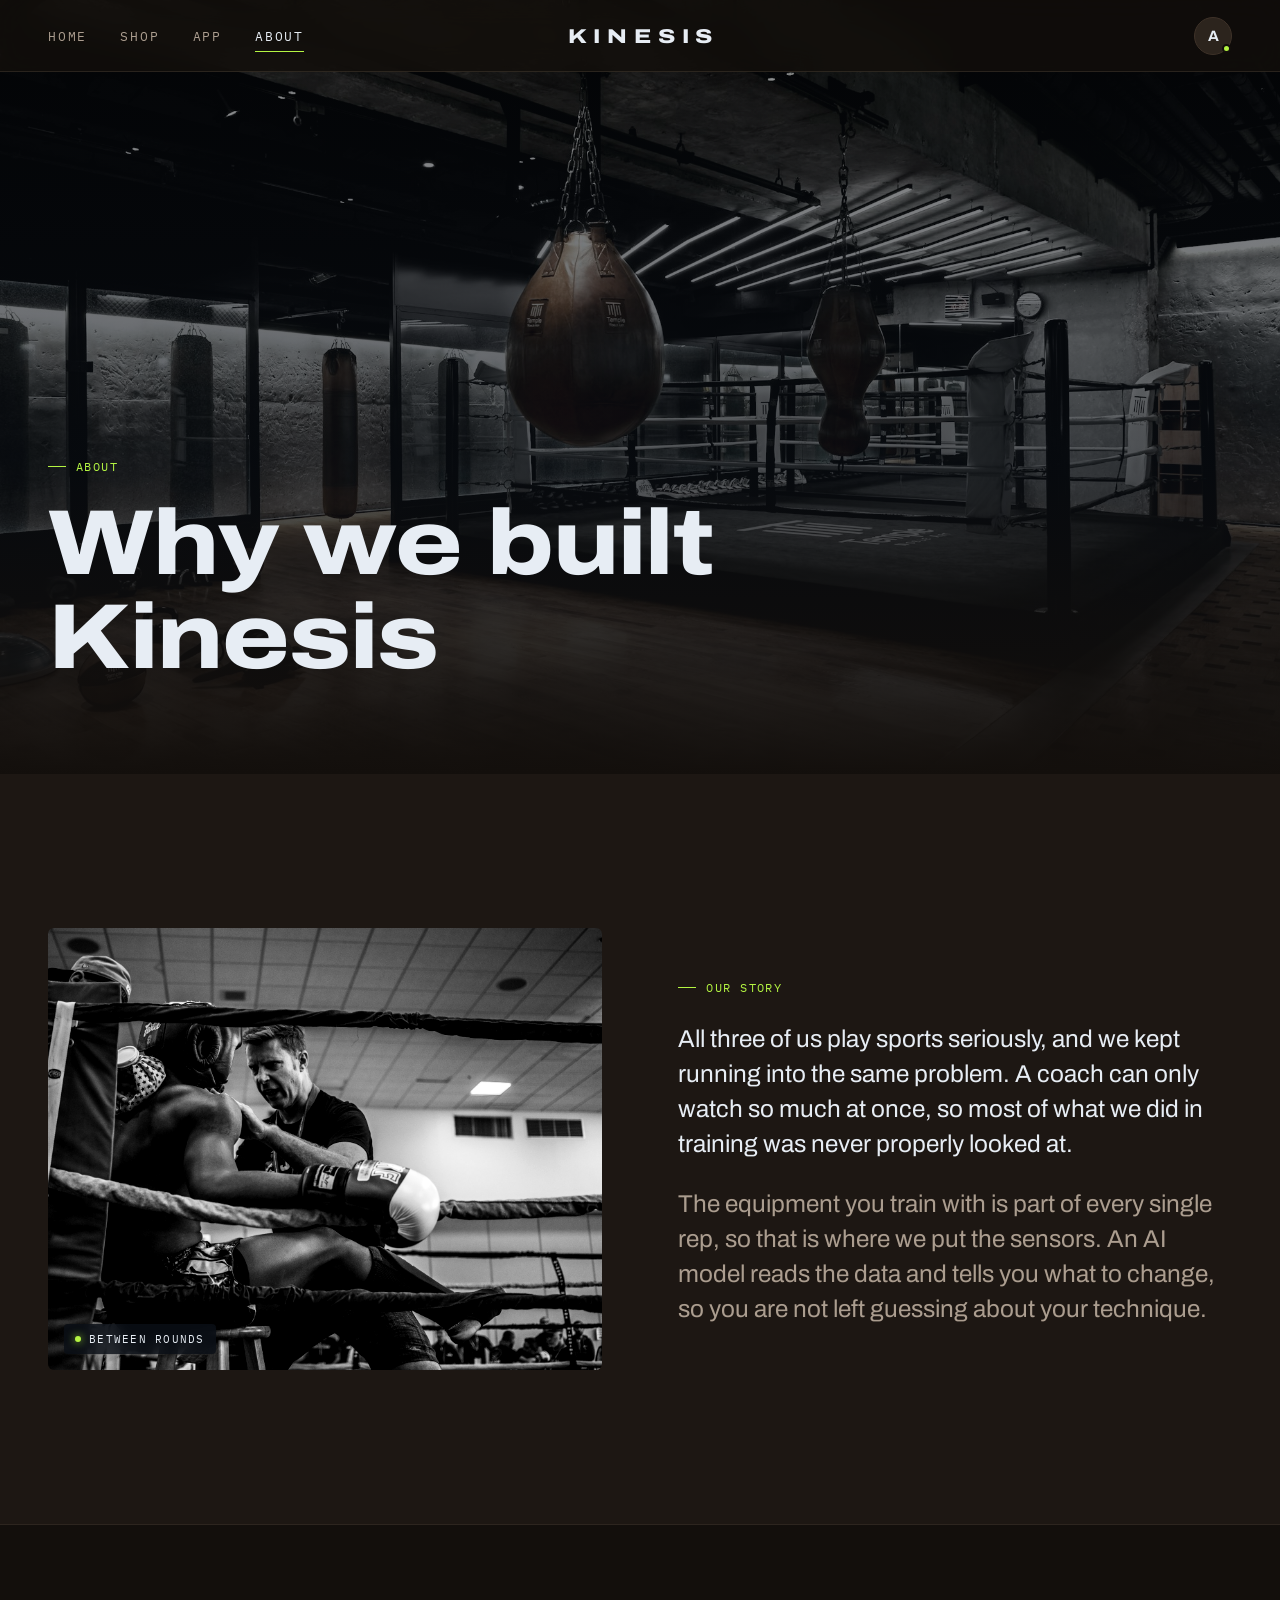
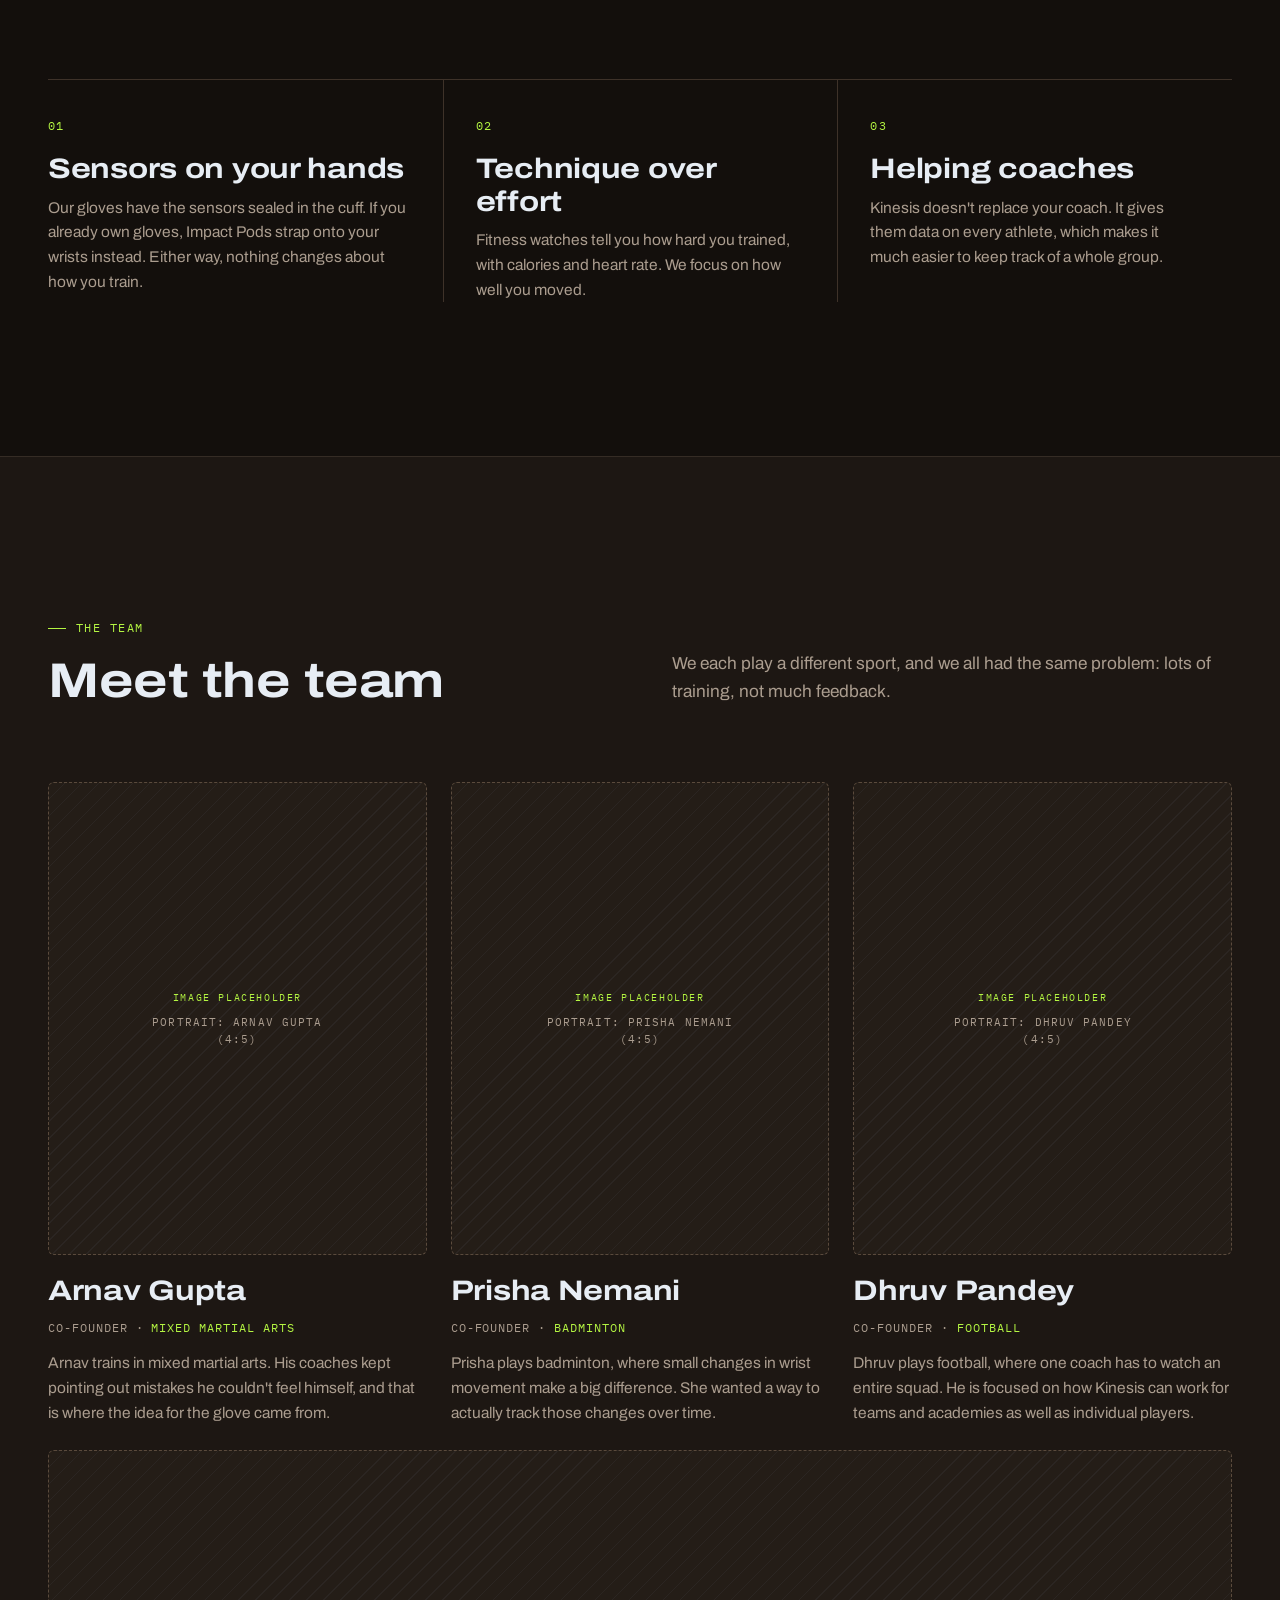
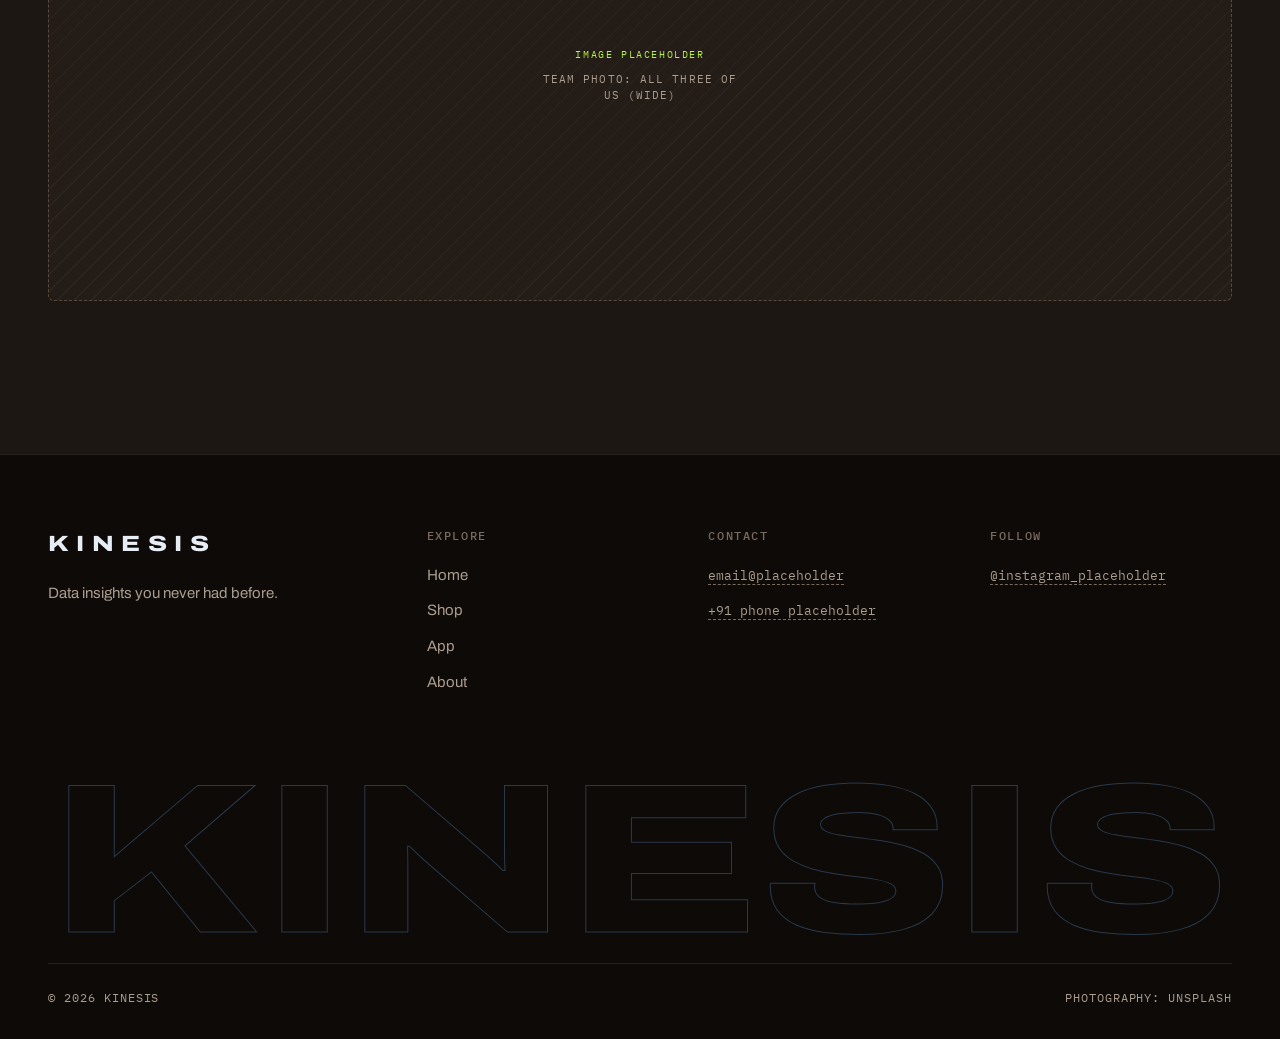
==== commit e035c296: "Match the site to the built product: Impact Pods, real app screens, new plans - Add Impact Pods (wri" ====
--- a/about.html
+++ b/about.html
@@ -45,8 +45,8 @@
         <div class="principles reveal">
           <div>
             <span class="num">01</span>
-            <h3 class="h-md">Sensors inside the gear</h3>
-            <p>No clip-ons or extra straps. The sensors are built into the equipment, so nothing changes about how you train.</p>
+            <h3 class="h-md">Sensors on your hands</h3>
+            <p>Our gloves have the sensors sealed in the cuff. If you already own gloves, Impact Pods strap onto your wrists instead. Either way, nothing changes about how you train.</p>
           </div>
           <div>
             <span class="num">02</span>
--- a/assets/css/style.css
+++ b/assets/css/style.css
@@ -128,6 +128,7 @@
 .btn--primary { background: var(--accent); color: var(--accent-ink); }
 .btn--primary:hover { background: #d8ff5e; }
 .btn--ghost { border: 1px solid var(--line); color: var(--text); }
+.btn--soon { border: 1px dashed var(--line); color: var(--muted); cursor: default; }
 .btn--ghost:hover { border-color: var(--muted); }
 .btn .arrow { transition: transform .25s var(--ease); }
 .btn:hover .arrow { transform: translateX(4px); }
@@ -198,6 +199,7 @@
   color: var(--text);
   position: relative;
   user-select: none;
+  justify-self: end;
 }
 .avatar::after {
   content: '';
@@ -217,7 +219,7 @@
   padding-left: .34em;   /* balances the trailing letter-spacing */
 }
 .nav {
-  justify-self: end;
+  justify-self: start;
   display: flex;
   gap: clamp(18px, 2.6vw, 40px);
 }
@@ -317,6 +319,19 @@
   overflow: hidden;
   background: #151920;
 }
+/* Studio backdrop behind the model: a soft key light, a floor with a lit spot, and a dark vignette */
+.hero::before {
+  content: '';
+  position: absolute;
+  inset: 0;
+  pointer-events: none;
+  background:
+    radial-gradient(ellipse 30% 7% at 50% 74%, rgba(180, 245, 66, .07), transparent 70%),
+    radial-gradient(ellipse 42% 12% at 50% 74%, rgba(210, 225, 245, .08), transparent 75%),
+    radial-gradient(ellipse 48% 52% at 50% 42%, rgba(120, 145, 180, .16), transparent 72%),
+    linear-gradient(180deg, transparent 0 62%, rgba(255, 255, 255, .025) 70%, rgba(0, 0, 0, .28) 100%),
+    radial-gradient(ellipse 85% 80% at 50% 45%, transparent 55%, rgba(5, 7, 10, .65) 100%);
+}
 .hero-stage { position: absolute; inset: 0; }
 .hero canvas {
   position: absolute;
@@ -726,6 +741,7 @@
   transition: opacity .6s var(--ease), transform 1.2s var(--ease);
 }
 .order-media img.out { opacity: 0; transform: scale(1.04); }
+.badge.badge--soon::before { background: var(--muted); box-shadow: none; }
 .order-media .badge {
   position: absolute;
   left: 20px; bottom: 20px;
@@ -1049,18 +1065,30 @@
 
 .collage {
   display: grid;
-  grid-template-columns: repeat(12, 1fr);
-  grid-auto-rows: 140px;
-  gap: 16px;
-}
-.collage .ph { border-radius: var(--radius); }
-.collage .c1 { grid-column: span 4; grid-row: span 4; }
-.collage .c2 { grid-column: span 4; grid-row: span 2; }
-.collage .c3 { grid-column: span 4; grid-row: span 3; }
-.collage .c4 { grid-column: span 4; grid-row: span 2; }
-.collage .c5 { grid-column: span 4; grid-row: span 1; }
-
-.plans { display: grid; grid-template-columns: repeat(3, 1fr); gap: 20px; }
+  grid-template-columns: repeat(4, 1fr);
+  gap: clamp(16px, 2vw, 28px);
+}
+.collage figure { margin: 0; }
+.collage img {
+  display: block;
+  width: 100%;
+  height: auto;
+  border-radius: 22px;
+  border: 1px solid var(--line);
+  box-shadow: 0 24px 60px rgba(0,0,0,.45);
+}
+.collage figcaption {
+  margin-top: 14px;
+  font-family: var(--f-mono);
+  font-size: 11px;
+  letter-spacing: .12em;
+  text-transform: uppercase;
+  color: var(--muted);
+}
+.phone-shot { aspect-ratio: auto; }
+.phone-shot img { display: block; width: 100%; height: auto; border-radius: 34px; }
+
+.plans { display: grid; grid-template-columns: repeat(3, 1fr); gap: 16px; }
 .plan {
   border: 1px solid var(--line);
   border-radius: 10px;
@@ -1076,7 +1104,7 @@
   margin: 28px 0 6px;
   font-family: var(--f-display);
   font-variation-settings: 'wdth' 118;
-  font-size: 44px;
+  font-size: 38px;
   font-weight: 800;
   line-height: 1;
 }
@@ -1147,6 +1175,7 @@
 @media (max-width: 1100px) {
   .grid-4 { grid-template-columns: repeat(2, 1fr); }
   .coach-grid { grid-template-columns: repeat(2, 1fr); }
+  .plans { grid-template-columns: repeat(3, 1fr); }
   .footer-grid { grid-template-columns: 1fr 1fr 1fr; }
   .footer-brand { grid-column: 1 / -1; }
 }
@@ -1184,8 +1213,7 @@
   .steps, .plans, .team, .principles, .grid-3 { grid-template-columns: 1fr; }
   .principles > div + div { padding-left: 0; border-left: 0; border-top: 1px solid var(--line); margin-top: 32px; }
   .how .step-media { height: auto; aspect-ratio: 16 / 10; }
-  .collage { grid-auto-rows: 90px; }
-  .collage > * { grid-column: span 6 !important; grid-row: span 3 !important; }
+  .collage { grid-template-columns: repeat(2, 1fr); }
   .band { min-height: 70vh; }
   .sheet-hero { aspect-ratio: 4 / 5; }
   .footer-grid { grid-template-columns: 1fr 1fr; }
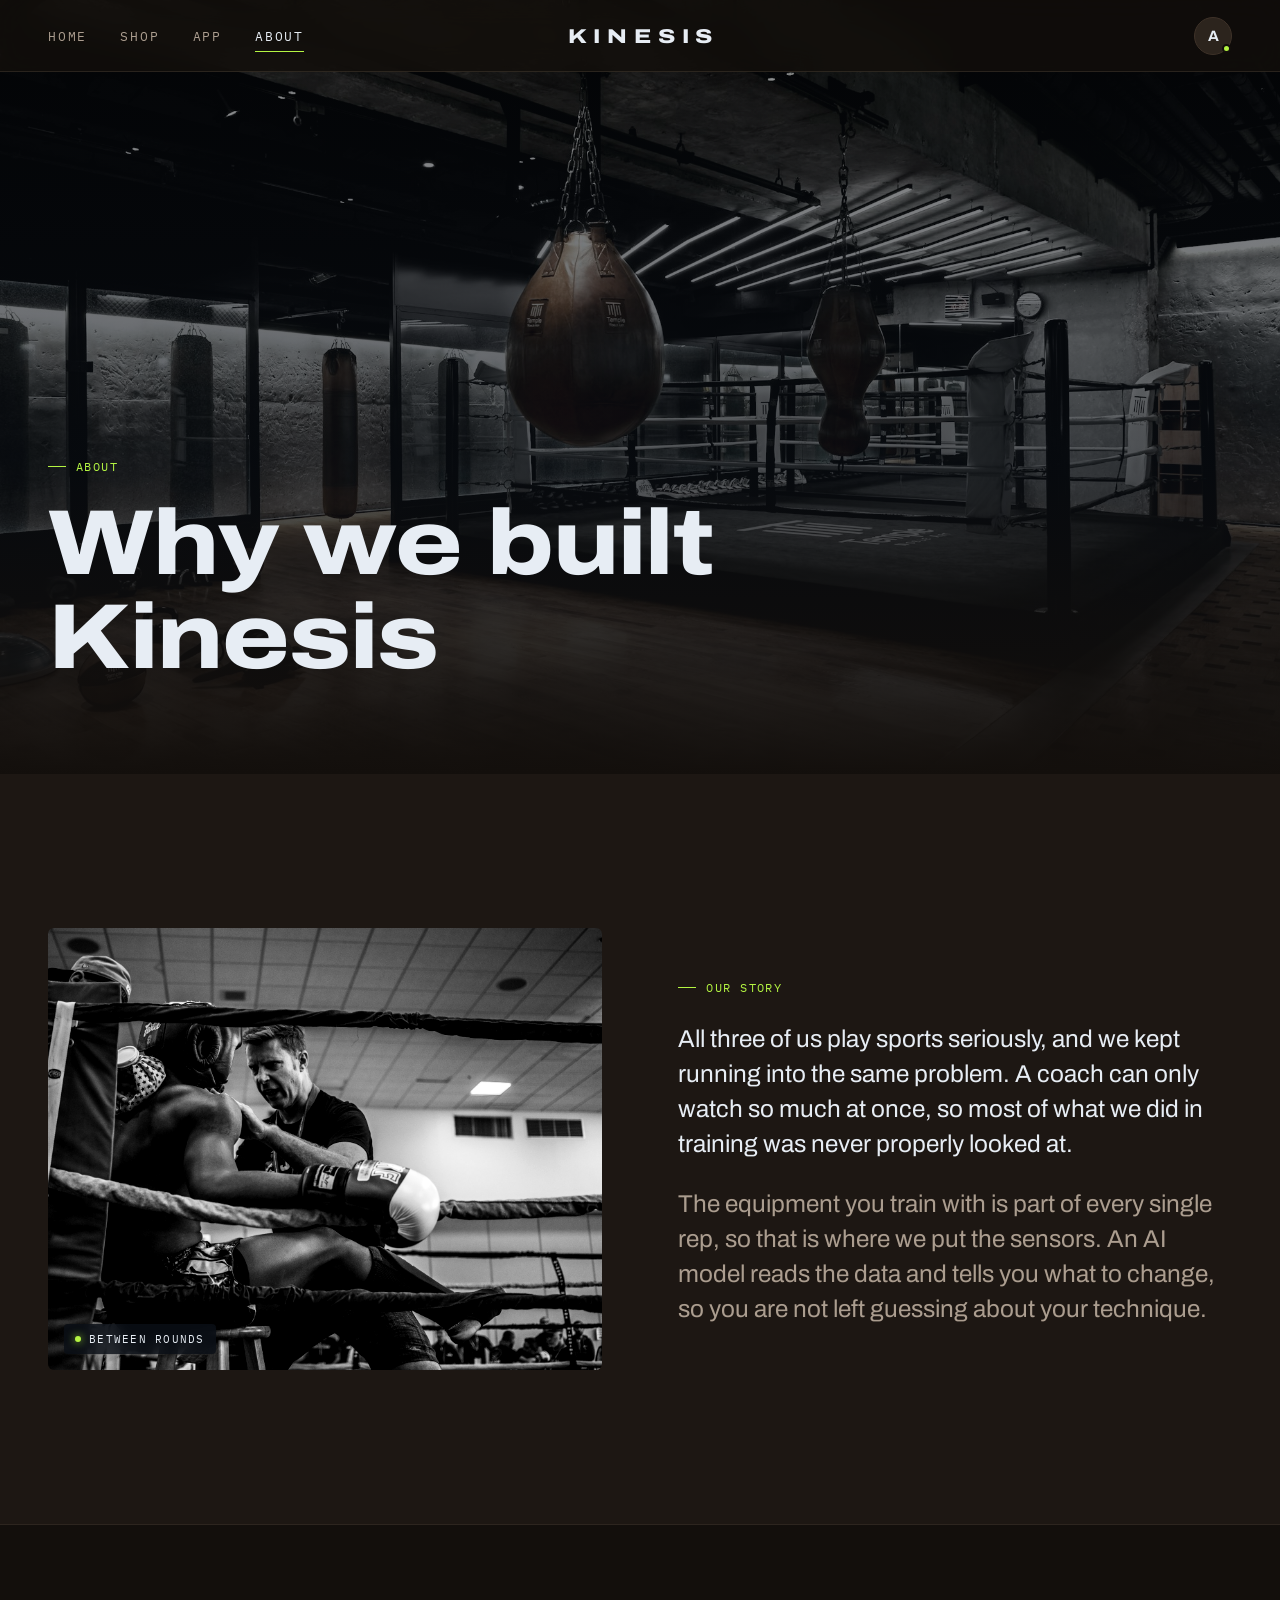
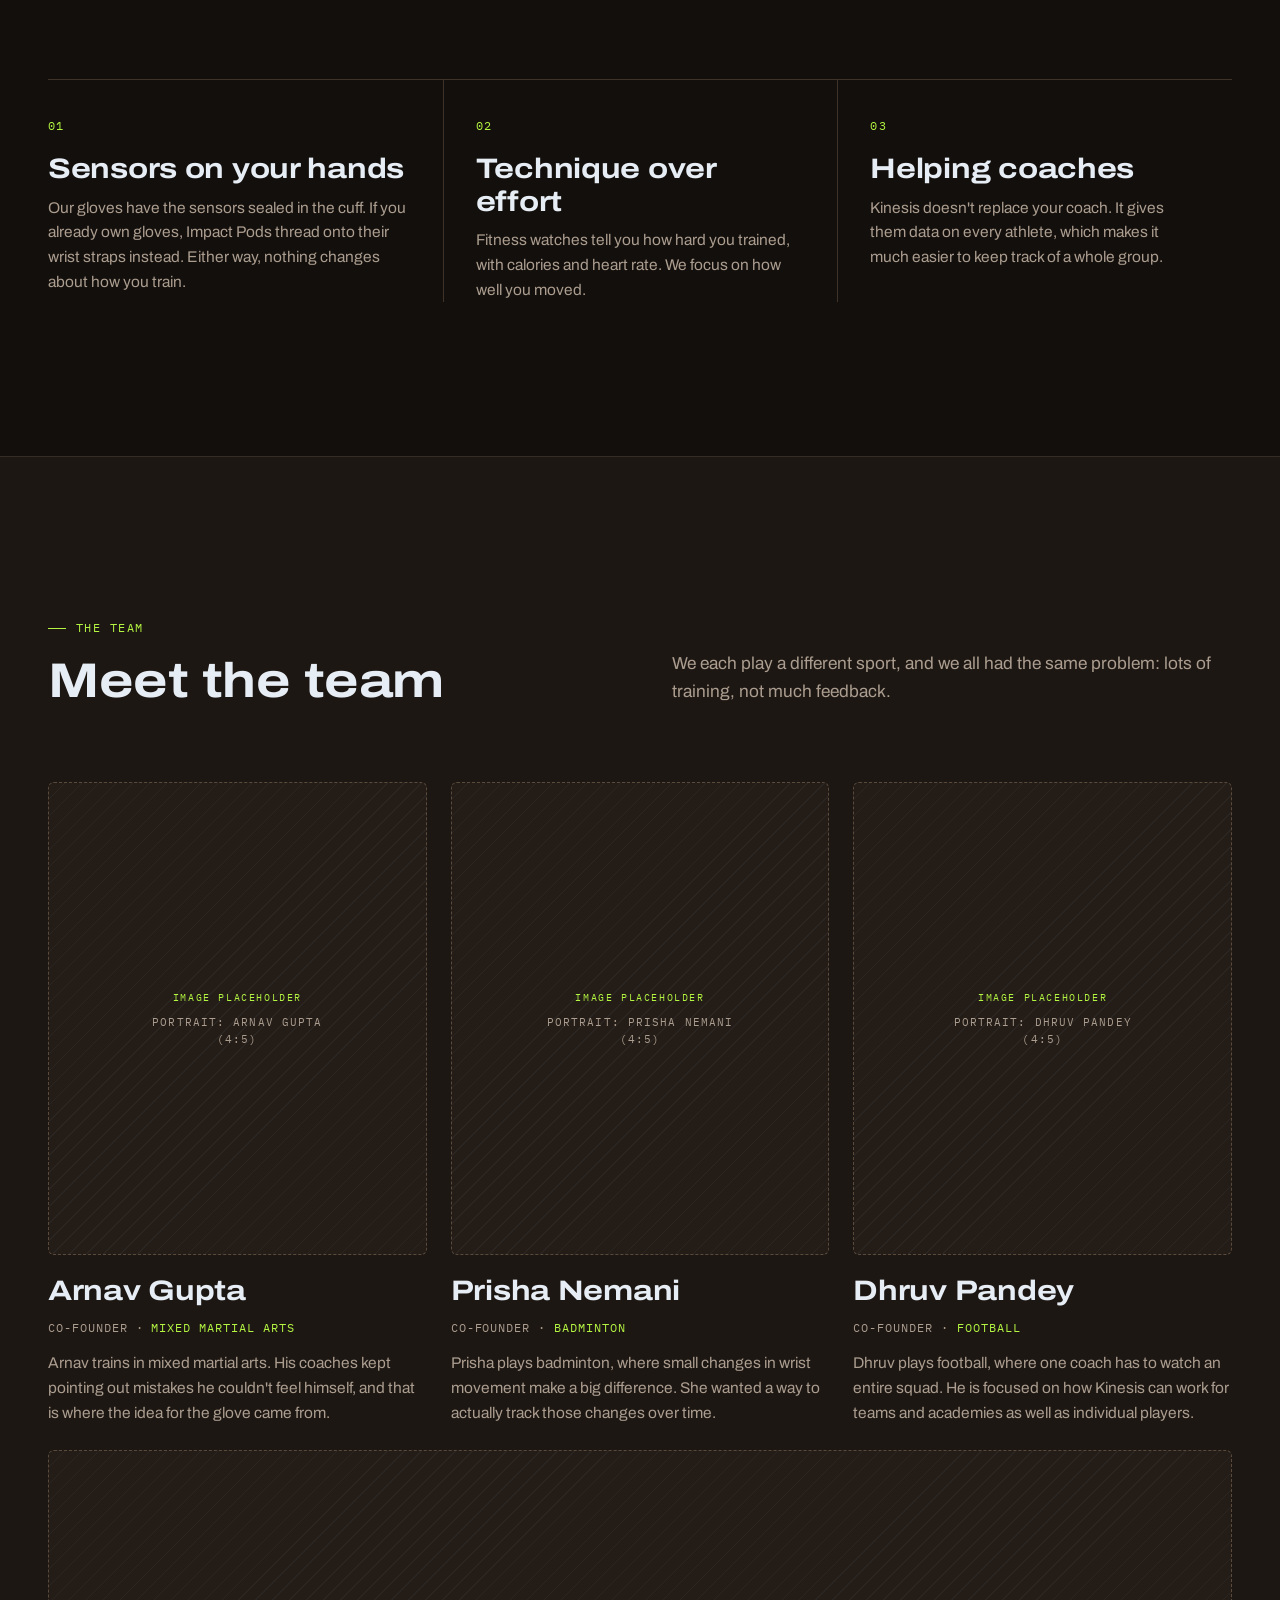
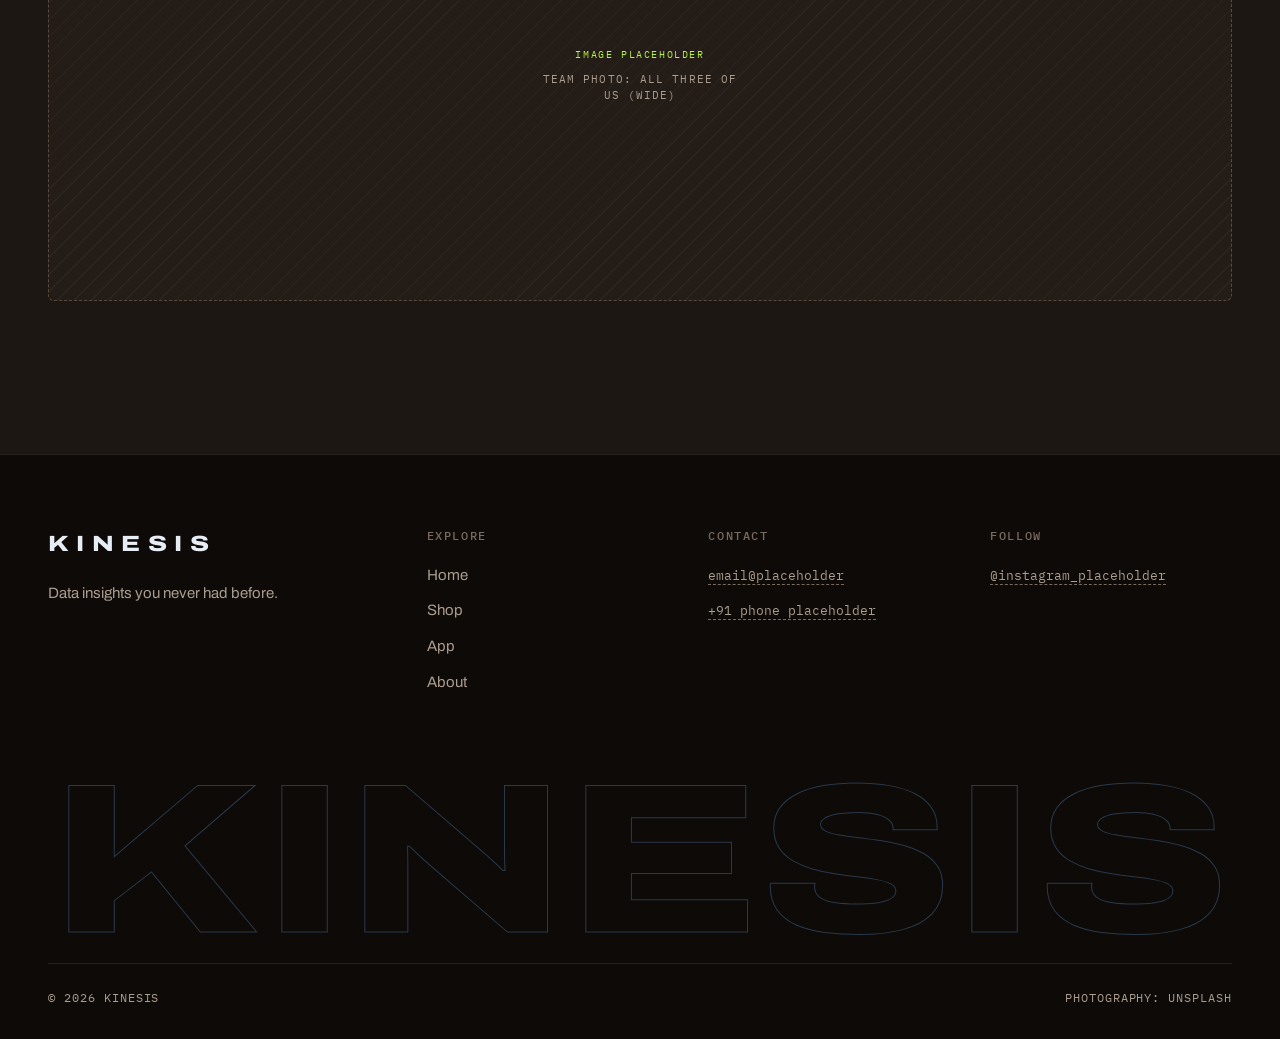
==== commit c0e4e640: "Impact Pod: box with strap loops only, threads onto the glove's wrist strap" ====
--- a/about.html
+++ b/about.html
@@ -46,7 +46,7 @@
           <div>
             <span class="num">01</span>
             <h3 class="h-md">Sensors on your hands</h3>
-            <p>Our gloves have the sensors sealed in the cuff. If you already own gloves, Impact Pods strap onto your wrists instead. Either way, nothing changes about how you train.</p>
+            <p>Our gloves have the sensors sealed in the cuff. If you already own gloves, Impact Pods thread onto their wrist straps instead. Either way, nothing changes about how you train.</p>
           </div>
           <div>
             <span class="num">02</span>
